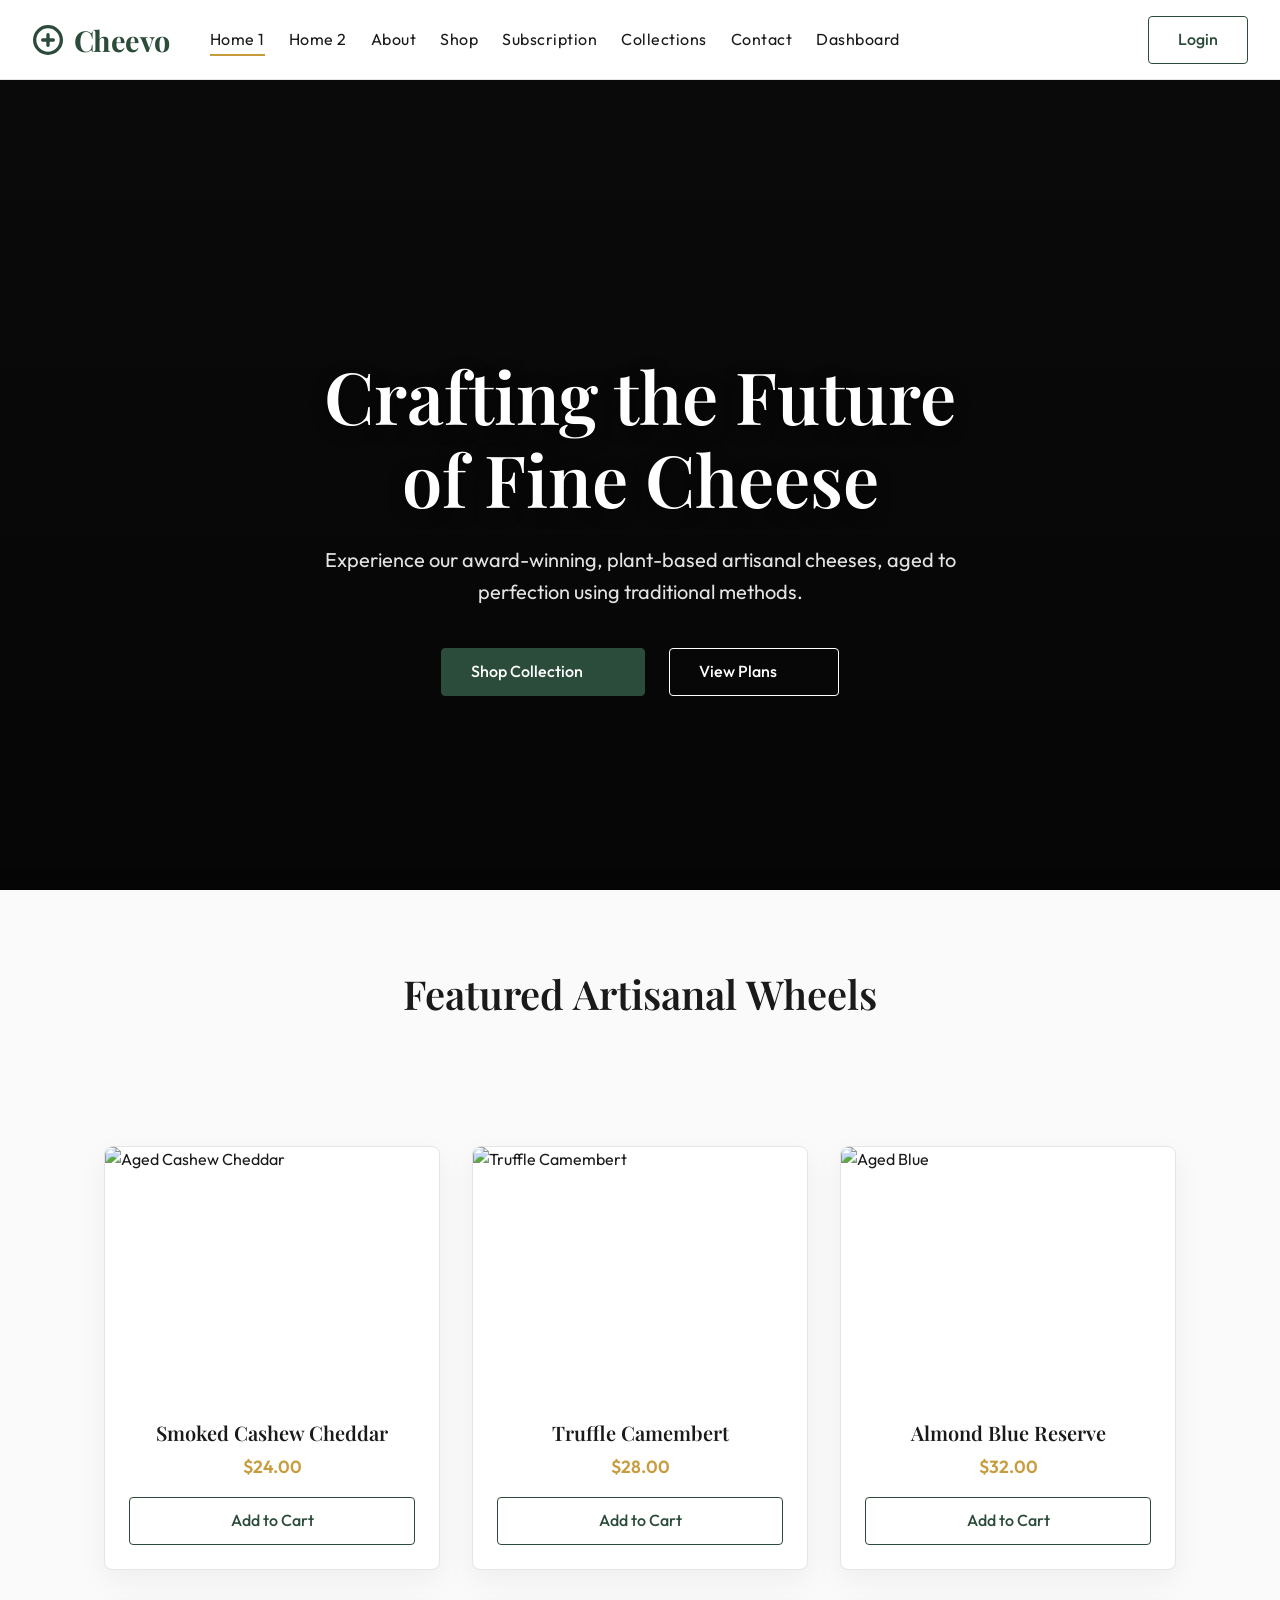
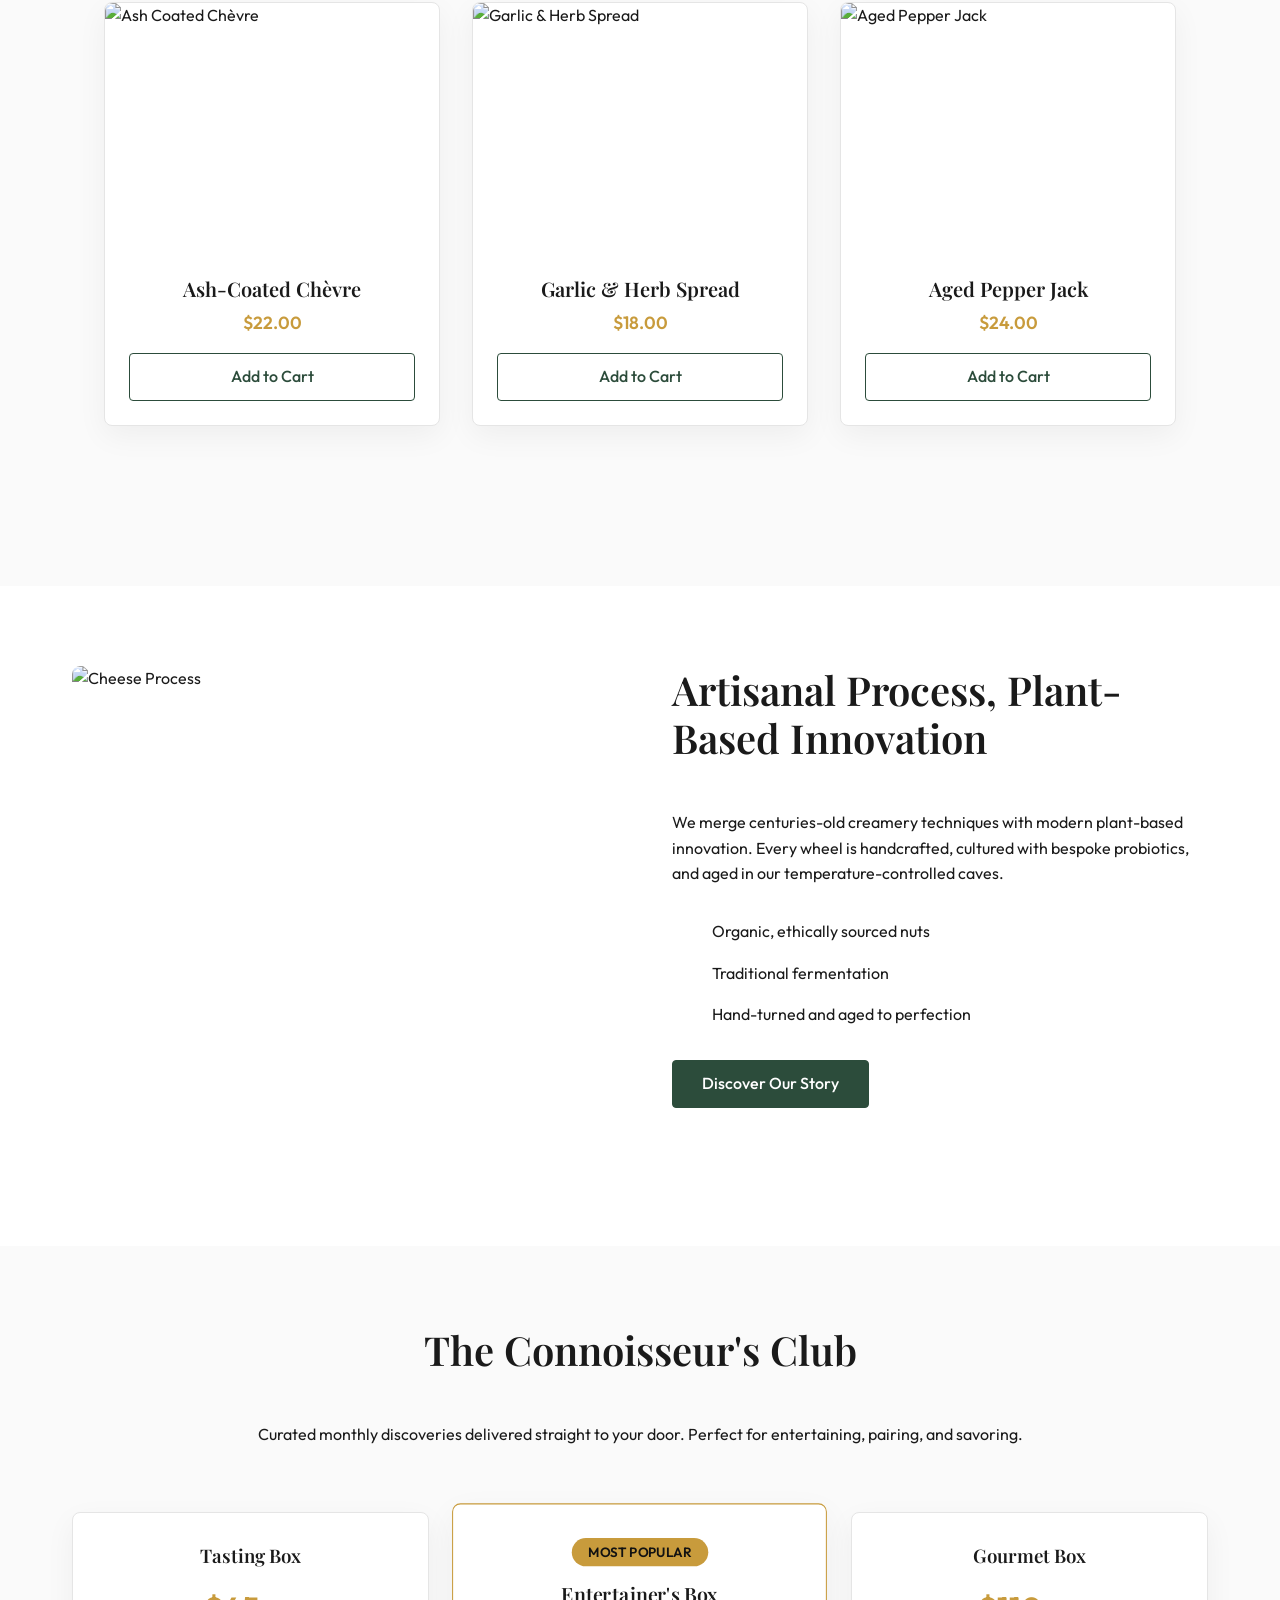
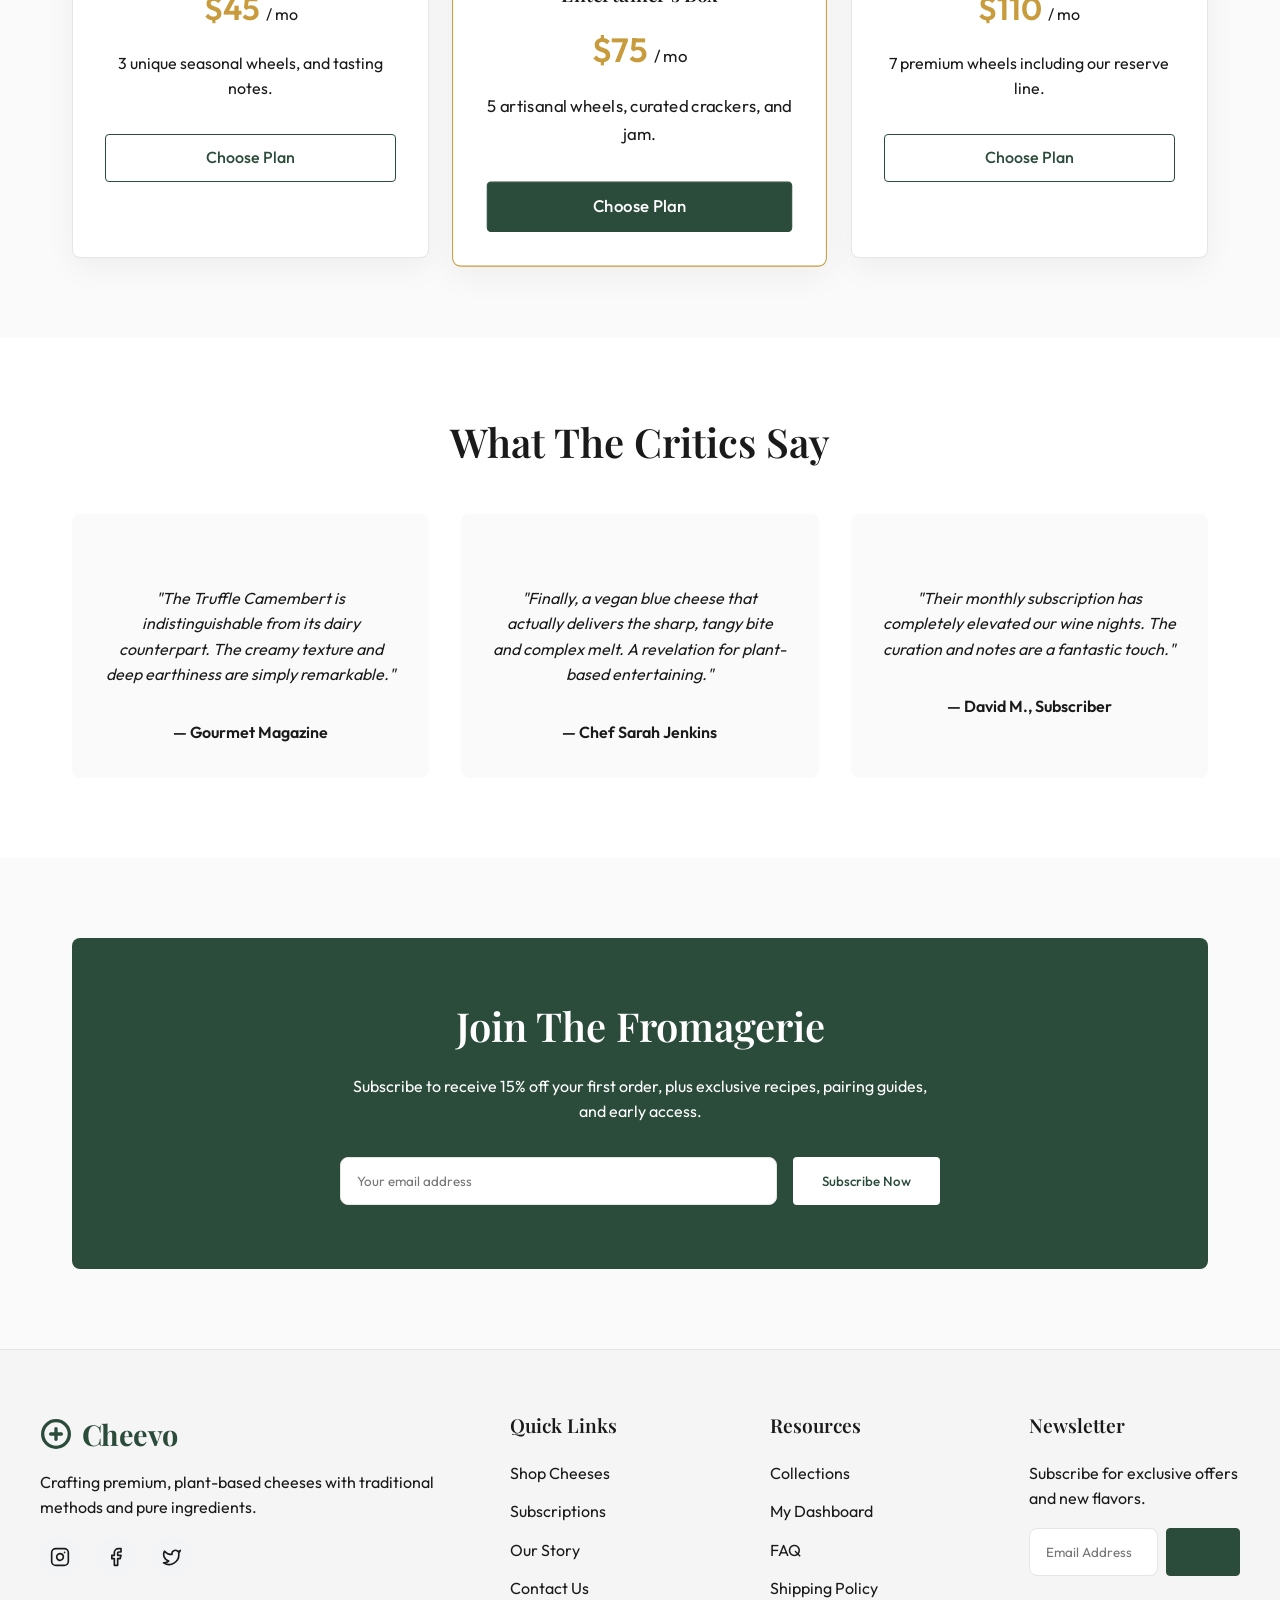
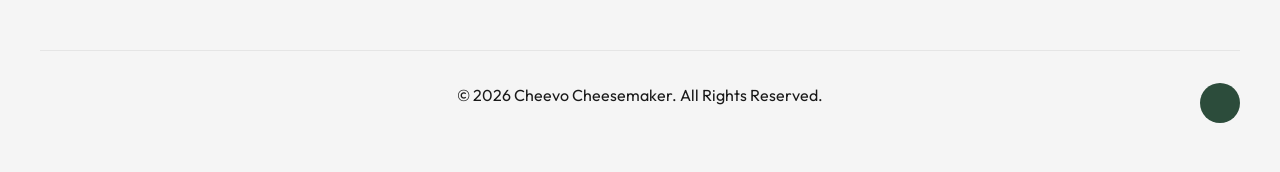
==== index.html @ 52bf9cf8 "first commit" ====
<!DOCTYPE html>
<html lang="en">
<head>
  <meta charset="UTF-8">
  <meta name="viewport" content="width=device-width, initial-scale=1.0">
  <title>Cheevo | Artisanal Vegan Cheese</title>
  <meta name="description" content="Premium plant-based artisanal cheeses crafted for the sophisticated palate.">
  <link rel="stylesheet" href="style.css">
</head>
<body>
  <!-- Header -->
  <header class="site-header">
    <div class="header-container">
      <a href="index.html" class="logo">
        <svg width="32" height="32" viewBox="0 0 24 24" fill="none" stroke="currentColor" stroke-width="2.5" stroke-linecap="round" stroke-linejoin="round" class="logo-icon"><circle cx="12" cy="12" r="10"/><path d="M8 12h8"/><path d="M12 8v8"/></svg> Cheevo
      </a>
      <nav class="nav-menu">
        <a href="index.html" class="nav-link active">Home 1</a>
        <a href="home-2.html" class="nav-link">Home 2</a>
        <a href="about.html" class="nav-link">About</a>
        <a href="shop.html" class="nav-link">Shop</a>
        <a href="subscription.html" class="nav-link">Subscription</a>
        <a href="collections.html" class="nav-link">Collections</a>
        <a href="contact.html" class="nav-link">Contact</a>
        <a href="dashboard.html" class="nav-link">Dashboard</a>
      </nav>
      <div class="header-actions">

        <button class="icon-btn" id="theme-toggle"><i data-lucide="moon"></i></button>
        <button class="icon-btn" id="rtl-toggle"><i data-lucide="align-right"></i></button>
        <a href="login.html" class="btn btn-secondary login-btn">Login</a>
      </div>
      <button class="icon-btn menu-toggle" id="menu-toggle"><i data-lucide="menu"></i></button>
    </div>
  </header>

  <!-- Mobile Menu -->
  <div class="mobile-menu-overlay" id="mobile-menu">
    <div class="mobile-menu-header">
      <a href="index.html" class="logo">
        <svg width="32" height="32" viewBox="0 0 24 24" fill="none" stroke="currentColor" stroke-width="2.5" stroke-linecap="round" stroke-linejoin="round" class="logo-icon"><circle cx="12" cy="12" r="10"/><path d="M8 12h8"/><path d="M12 8v8"/></svg> Cheevo
      </a>
      <button class="icon-btn" id="close-menu"><i data-lucide="x"></i></button>
    </div>
    <div class="mobile-nav-links">
      <a href="index.html">Home 1</a>
      <a href="home-2.html">Home 2</a>
      <a href="about.html">About</a>
      <a href="shop.html">Shop</a>
      <a href="subscription.html">Subscription</a>
      <a href="collections.html">Collections</a>
      <a href="contact.html">Contact</a>
      <a href="dashboard.html">Dashboard</a>
    </div>
    <div class="mobile-actions">
      <div style="display:flex; gap:1rem; margin-bottom:1rem; justify-content:center;">
        <button class="icon-btn" id="mobile-theme-toggle" style="background:var(--border-color);"><i data-lucide="moon"></i></button>
        <button class="icon-btn" id="mobile-rtl-toggle" style="background:var(--border-color);"><i data-lucide="align-right"></i></button>
      </div>
      <a href="login.html" class="btn btn-secondary text-center" style="width:100%;">Login</a>
    </div>
  </div>

  <main>
    <!-- Section 1: Hero -->
    <section class="hero-1">
      <div class="hero-1-bg"></div>
      <div class="hero-1-content slide-in-left">
        <h1 class="hero-1-title">Crafting the Future of Fine Cheese</h1>
        <p class="hero-1-subtitle">Experience our award-winning, plant-based artisanal cheeses, aged to perfection using traditional methods.</p>
        <div class="hero-1-actions">
          <a href="shop.html" class="btn btn-primary">Shop Collection <i data-lucide="shopping-bag"></i></a>
          <a href="subscription.html" class="btn btn-secondary" style="color:#fff; border-color:#fff;">View Plans <i data-lucide="arrow-right"></i></a>
        </div>
      </div>
    </section>

    <!-- Section 2: Featured Cheeses -->
    <section class="container" style="padding: var(--section-padding);">
      <h2 class="section-title fade-in">Featured Artisanal Wheels</h2>
      <div class="product-grid">
        <div class="product-card fade-in">
          <div class="product-img">
            <img src="https://images.unsplash.com/photo-1486297678162-eb2a19b0a32d?q=80&w=2073&auto=format&fit=crop" alt="Aged Cashew Cheddar">
          </div>
          <div class="product-info">
            <h3 class="product-title">Smoked Cashew Cheddar</h3>
            <p class="product-price">$24.00</p>
            <a href="shop.html" class="btn btn-secondary" style="width:100%;">Add to Cart</a>
          </div>
        </div>
        <div class="product-card fade-in" style="transition-delay: 0.1s;">
          <div class="product-img">
            <img src="https://images.unsplash.com/photo-1624806994096-7f20c10f546e?q=80&w=2070&auto=format&fit=crop" alt="Truffle Camembert">
          </div>
          <div class="product-info">
            <h3 class="product-title">Truffle Camembert</h3>
            <p class="product-price">$28.00</p>
            <a href="shop.html" class="btn btn-secondary" style="width:100%;">Add to Cart</a>
          </div>
        </div>
        <div class="product-card fade-in" style="transition-delay: 0.2s;">
          <div class="product-img">
            <img src="https://images.unsplash.com/photo-1559561853-08451507cbe7?q=80&w=2106&auto=format&fit=crop" alt="Aged Blue">
          </div>
          <div class="product-info">
            <h3 class="product-title">Almond Blue Reserve</h3>
            <p class="product-price">$32.00</p>
            <a href="shop.html" class="btn btn-secondary" style="width:100%;">Add to Cart</a>
          </div>
        </div>
        <div class="product-card fade-in" style="transition-delay: 0.3s;">
          <div class="product-img">
            <img src="https://images.unsplash.com/photo-1596662951482-0c4ba74a6df6?q=80&w=1974&auto=format&fit=crop" alt="Ash Coated Chèvre">
          </div>
          <div class="product-info">
            <h3 class="product-title">Ash-Coated Chèvre</h3>
            <p class="product-price">$22.00</p>
            <a href="shop.html" class="btn btn-secondary" style="width:100%;">Add to Cart</a>
          </div>
        </div>
        <div class="product-card fade-in" style="transition-delay: 0.4s;">
          <div class="product-img">
            <img src="https://images.unsplash.com/photo-1528699633788-424224dc89b5?q=80&w=1980&auto=format&fit=crop" alt="Garlic & Herb Spread">
          </div>
          <div class="product-info">
            <h3 class="product-title">Garlic & Herb Spread</h3>
            <p class="product-price">$18.00</p>
            <a href="shop.html" class="btn btn-secondary" style="width:100%;">Add to Cart</a>
          </div>
        </div>
        <div class="product-card fade-in" style="transition-delay: 0.5s;">
          <div class="product-img">
            <img src="https://images.unsplash.com/photo-1453060113865-9856f6b59528?q=80&w=2070&auto=format&fit=crop" alt="Aged Pepper Jack">
          </div>
          <div class="product-info">
            <h3 class="product-title">Aged Pepper Jack</h3>
            <p class="product-price">$24.00</p>
            <a href="shop.html" class="btn btn-secondary" style="width:100%;">Add to Cart</a>
          </div>
        </div>
      </div>
    </section>

    <!-- Section 3: How It's Made -->
    <section style="background: var(--card-bg); padding: var(--section-padding);">
      <div class="container pb-0">
        <div class="grid-stack">
          <div class="slide-in-left">
            <div class="img-container">
              <img src="https://images.unsplash.com/photo-1615486511484-92e172cb4fec?q=80&w=2070&auto=format&fit=crop" alt="Cheese Process" style="border-radius:var(--border-radius); height: 500px;">
            </div>
          </div>
          <div class="slide-in-right">
            <h2 class="section-title" style="text-align: left;">Artisanal Process, Plant-Based Innovation</h2>
            <p class="mb-4">We merge centuries-old creamery techniques with modern plant-based innovation. Every wheel is handcrafted, cultured with bespoke probiotics, and aged in our temperature-controlled caves.</p>
            <ul style="margin-bottom: 2rem;">
              <li style="display:flex; align-items:center; gap:1rem; margin-bottom:1rem;"><i data-lucide="check-circle" style="color:var(--secondary-color);"></i> Organic, ethically sourced nuts</li>
              <li style="display:flex; align-items:center; gap:1rem; margin-bottom:1rem;"><i data-lucide="check-circle" style="color:var(--secondary-color);"></i> Traditional fermentation</li>
              <li style="display:flex; align-items:center; gap:1rem; margin-bottom:1rem;"><i data-lucide="check-circle" style="color:var(--secondary-color);"></i> Hand-turned and aged to perfection</li>
            </ul>
            <a href="about.html" class="btn btn-primary">Discover Our Story</a>
          </div>
        </div>
      </div>
    </section>

    <!-- Section 4: Subscription Boxes -->
    <section class="container" style="padding: var(--section-padding);">
      <div style="text-align:center; max-width:800px; margin: 0 auto; margin-bottom: 4rem;" class="fade-in">
        <h2 class="section-title">The Connoisseur's Club</h2>
        <p>Curated monthly discoveries delivered straight to your door. Perfect for entertaining, pairing, and savoring.</p>
      </div>
      <div class="grid-stack" style="gap:2rem; grid-template-columns: repeat(auto-fit, minmax(280px, 1fr));">
        <div class="product-card fade-in" style="padding: 2rem; text-align:center;">
          <h3 class="mb-2">Tasting Box</h3>
          <p class="product-price" style="font-size: 2rem;">$45 <span style="font-size:1rem; color:var(--text-color); font-weight:400;">/ mo</span></p>
          <p class="mb-4">3 unique seasonal wheels, and tasting notes.</p>
          <a href="subscription.html" class="btn btn-secondary" style="width:100%;">Choose Plan</a>
        </div>
        <div class="product-card fade-in" style="padding: 2rem; text-align:center; transform: scale(1.05); border-color: var(--secondary-color);">
          <div style="background:var(--secondary-color); color:#121212; padding:0.2rem 1rem; border-radius:20px; display:inline-block; font-size:0.8rem; font-weight:600; margin-bottom:1rem;">MOST POPULAR</div>
          <h3 class="mb-2">Entertainer's Box</h3>
          <p class="product-price" style="font-size: 2rem;">$75 <span style="font-size:1rem; color:var(--text-color); font-weight:400;">/ mo</span></p>
          <p class="mb-4">5 artisanal wheels, curated crackers, and jam.</p>
          <a href="subscription.html" class="btn btn-primary" style="width:100%;">Choose Plan</a>
        </div>
        <div class="product-card fade-in" style="padding: 2rem; text-align:center;">
          <h3 class="mb-2">Gourmet Box</h3>
          <p class="product-price" style="font-size: 2rem;">$110 <span style="font-size:1rem; color:var(--text-color); font-weight:400;">/ mo</span></p>
          <p class="mb-4">7 premium wheels including our reserve line.</p>
          <a href="subscription.html" class="btn btn-secondary" style="width:100%;">Choose Plan</a>
        </div>
      </div>
    </section>

    <!-- Section 5: Testimonials -->
    <section style="background: var(--card-bg); padding: var(--section-padding);">
      <div class="container">
        <h2 class="section-title fade-in">What The Critics Say</h2>
        <div class="grid-stack" style="gap:2rem; grid-template-columns: repeat(auto-fit, minmax(280px, 1fr));">
          <div class="fade-in text-center" style="padding:2rem; border-radius:var(--border-radius); background:var(--bg-color);">
            <div style="color:var(--secondary-color); margin-bottom:1rem; display:flex; gap:0.2rem; justify-content:center;">
              <i data-lucide="star" fill="currentColor"></i><i data-lucide="star" fill="currentColor"></i><i data-lucide="star" fill="currentColor"></i><i data-lucide="star" fill="currentColor"></i><i data-lucide="star" fill="currentColor"></i>
            </div>
            <p class="mb-4" style="font-style:italic;">"The Truffle Camembert is indistinguishable from its dairy counterpart. The creamy texture and deep earthiness are simply remarkable."</p>
            <p style="font-weight:600;">— Gourmet Magazine</p>
          </div>
          <div class="fade-in text-center" style="padding:2rem; border-radius:var(--border-radius); background:var(--bg-color); transition-delay:0.1s;">
            <div style="color:var(--secondary-color); margin-bottom:1rem; display:flex; gap:0.2rem; justify-content:center;">
              <i data-lucide="star" fill="currentColor"></i><i data-lucide="star" fill="currentColor"></i><i data-lucide="star" fill="currentColor"></i><i data-lucide="star" fill="currentColor"></i><i data-lucide="star" fill="currentColor"></i>
            </div>
            <p class="mb-4" style="font-style:italic;">"Finally, a vegan blue cheese that actually delivers the sharp, tangy bite and complex melt. A revelation for plant-based entertaining."</p>
            <p style="font-weight:600;">— Chef Sarah Jenkins</p>
          </div>
          <div class="fade-in text-center" style="padding:2rem; border-radius:var(--border-radius); background:var(--bg-color); transition-delay:0.2s;">
            <div style="color:var(--secondary-color); margin-bottom:1rem; display:flex; gap:0.2rem; justify-content:center;">
              <i data-lucide="star" fill="currentColor"></i><i data-lucide="star" fill="currentColor"></i><i data-lucide="star" fill="currentColor"></i><i data-lucide="star" fill="currentColor"></i><i data-lucide="star" fill="currentColor"></i>
            </div>
            <p class="mb-4" style="font-style:italic;">"Their monthly subscription has completely elevated our wine nights. The curation and notes are a fantastic touch."</p>
            <p style="font-weight:600;">— David M., Subscriber</p>
          </div>
        </div>
      </div>
    </section>

    <!-- Section 6: Newsletter CTA -->
    <section class="container" style="padding: var(--section-padding);">
      <div style="background:var(--primary-color); color:#fff; padding:4rem; border-radius:var(--border-radius); text-align:center; position:relative; overflow:hidden;" class="fade-in">
        <div style="position:relative; z-index:2; max-width:600px; margin:0 auto;">
          <h2 class="mb-3" style="font-family:var(--font-heading); font-size:2.5rem;">Join The Fromagerie</h2>
          <p class="mb-4">Subscribe to receive 15% off your first order, plus exclusive recipes, pairing guides, and early access.</p>
          <form style="display:flex; gap:1rem; flex-wrap:wrap; justify-content:center;">
            <input type="email" placeholder="Your email address" class="form-input" style="flex:1; min-width:250px;" required>
            <button class="btn btn-secondary" style="background:#fff; color:var(--primary-color); border:none;">Subscribe Now</button>
          </form>
        </div>
        <i data-lucide="crown" style="position:absolute; top:-20px; right:-20px; width:200px; height:200px; opacity:0.05; color:#fff;"></i>
      </div>
    </section>
  </main>

  <!-- Footer -->
  <footer class="site-footer">
    <div class="footer-grid fade-in">
      <div class="footer-col">
        <a href="index.html" class="logo mb-2">
          <svg width="32" height="32" viewBox="0 0 24 24" fill="none" stroke="currentColor" stroke-width="2.5" stroke-linecap="round" stroke-linejoin="round" class="logo-icon"><circle cx="12" cy="12" r="10"/><path d="M8 12h8"/><path d="M12 8v8"/></svg> Cheevo
        </a>
        <p>Crafting premium, plant-based cheeses with traditional methods and pure ingredients.</p>
        <div class="social-icons">
          <a href="#" class="social-icon">
            <svg viewBox="0 0 24 24"><rect x="2" y="2" width="20" height="20" rx="5" ry="5"></rect><path d="M16 11.37A4 4 0 1 1 12.63 8 4 4 0 0 1 16 11.37z"></path><line x1="17.5" y1="6.5" x2="17.51" y2="6.5"></line></svg>
          </a>
          <a href="#" class="social-icon">
            <svg viewBox="0 0 24 24"><path d="M18 2h-3a5 5 0 0 0-5 5v3H7v4h3v8h4v-8h3l1-4h-4V7a1 1 0 0 1 1-1h3z"></path></svg>
          </a>
          <a href="#" class="social-icon">
            <svg viewBox="0 0 24 24"><path d="M22 4s-.7 2.1-2 3.4c1.6 10-9.4 17.3-18 11.6 2.2.1 4.4-.6 6-2C3 15.5.5 9.6 3 5c2.2 2.6 5.6 4.1 9 4-.9-4.2 4-6.6 7-3.8 1.1 0 3-1.2 3-1.2z"></path></svg>
          </a>
        </div>
      </div>
      <div class="footer-col">
        <h4>Quick Links</h4>
        <div class="footer-links">
          <a href="shop.html">Shop Cheeses</a>
          <a href="subscription.html">Subscriptions</a>
          <a href="about.html">Our Story</a>
          <a href="contact.html">Contact Us</a>
        </div>
      </div>
      <div class="footer-col">
        <h4>Resources</h4>
        <div class="footer-links">
          <a href="collections.html">Collections</a>
          <a href="dashboard.html">My Dashboard</a>
          <a href="#">FAQ</a>
          <a href="#">Shipping Policy</a>
        </div>
      </div>
      <div class="footer-col">
        <h4>Newsletter</h4>
        <p class="mb-2">Subscribe for exclusive offers and new flavors.</p>
        <form class="form-group" style="display:flex;gap:0.5rem;">
          <input type="email" placeholder="Email Address" class="form-input" style="margin-bottom:0;" required>
          <button type="submit" class="btn btn-primary" style="padding:0 1.5rem;"><i data-lucide="send"></i></button>
        </form>
      </div>
    </div>
    <div class="footer-bottom">
      <p>&copy; 2026 Cheevo Cheesemaker. All Rights Reserved.</p>
      <button id="back-to-top" class="back-to-top" aria-label="Back to top">
        <i data-lucide="arrow-up"></i>
      </button>
    </div>
  </footer>

  <script src="https://unpkg.com/lucide@latest"></script>
  <script src="script.js"></script>
</body>
</html>
---- style.css ----
@import url('https://fonts.googleapis.com/css2?family=Outfit:wght@300;400;500;600&family=Playfair+Display:ital,wght@0,400;0,600;0,700;1,400&display=swap');

:root {
  /* Colors */
  --primary-color: #2c4c3b; /* Deep Earthy Green */
  --primary-hover: #1f362a;
  --secondary-color: #c89b3c; /* Elegant Gold */
  --secondary-hover: #b08630;
  
  /* Light Theme */
  --bg-color: #fafafa;
  --text-color: #1a1a1a;
  --card-bg: #ffffff;
  --border-color: #e5e5e5;
  --input-bg: #ffffff;
  --footer-bg: #f5f5f5;
  --glass-bg: rgba(255, 255, 255, 0.85);

  /* Typography */
  --font-heading: 'Playfair Display', serif;
  --font-body: 'Outfit', sans-serif;

  /* Spacing & Layout */
  --section-padding: 5rem 2rem;
  --container-width: 1200px;
  --border-radius: 8px;
  --transition: all 0.3s ease;
  --shadow: 0 10px 30px rgba(0, 0, 0, 0.05);
  --header-height: 80px;
}

[data-theme="dark"] {
  --bg-color: #121212;
  --text-color: #f0f0f0;
  --card-bg: #1e1e1e;
  --border-color: #333333;
  --input-bg: #2a2a2a;
  --footer-bg: #0a0a0a;
  --glass-bg: rgba(18, 18, 18, 0.85);
  --shadow: 0 10px 30px rgba(0, 0, 0, 0.5);
}

/* RTL Support */
[dir="rtl"] {
  text-align: right;
}

* {
  margin: 0;
  padding: 0;
  box-sizing: border-box;
}

html {
  scroll-behavior: smooth;
}

body {
  font-family: var(--font-body);
  background-color: var(--bg-color);
  color: var(--text-color);
  line-height: 1.6;
  overflow-x: hidden; /* Fallback for safe layout */
  width: 100%;
  transition: background-color 0.3s, color 0.3s;
}

/* Global Responsive Layout Fixes */
* {
  box-sizing: border-box;
}

html, body {
  max-width: 100%;
}

.container {
  max-width: var(--container-width);
  margin: 0 auto;
  width: 100%;
  padding: 0 2rem;
}

@media (max-width: 600px) {
  .container {
    padding: 0 1.25rem;
  }
}

/* Responsive Grid Helpers */
.grid-stack {
  display: grid !important;
  grid-template-columns: 1fr 1fr;
  gap: 4rem;
}

@media (max-width: 930px) {
  .grid-stack {
    grid-template-columns: 1fr !important;
    gap: 2rem !important;
  }
}

h1, h2, h3, h4, h5, h6 {
  font-family: var(--font-heading);
  font-weight: 600;
  line-height: 1.2;
}

a {
  text-decoration: none;
  color: var(--text-color);
  transition: var(--transition);
}

* {
  box-sizing: border-box;
  overflow-wrap: break-word;
  word-wrap: break-word;
}

ul {
  list-style: none;
}

img {
  max-width: 100%;
  height: auto;
  border-radius: var(--border-radius);
  object-fit: cover;
}

/* Typography styles */
.section-title {
  font-size: 2.5rem;
  text-align: center;
  margin-bottom: 3rem;
  position: relative;
}

[data-lucide] {
  width: 24px !important;
  height: 24px !important;
  stroke: currentColor !important;
  stroke-width: 2 !important;
  fill: none !important;
  display: inline-block !important;
  vertical-align: middle !important;
  overflow: visible !important;
}

/* Buttons */
.btn {
  display: inline-flex;
  align-items: center;
  justify-content: center;
  padding: 0 1.8rem;
  height: 48px;
  border-radius: 4px;
  font-family: var(--font-body);
  font-weight: 500;
  cursor: pointer;
  transition: var(--transition);
  border: 1px solid transparent;
  gap: 0.5rem;
  box-sizing: border-box;
}

.btn-primary {
  background-color: var(--primary-color);
  color: #fff;
  border: 1px solid var(--primary-color);
}

.btn-primary:hover {
  background-color: var(--primary-hover);
  border-color: var(--primary-hover);
  transform: translateY(-2px);
  box-shadow: 0 5px 15px rgba(44, 76, 59, 0.3);
}

.btn-secondary {
  background-color: transparent;
  color: var(--primary-color);
  border: 1px solid var(--primary-color);
}

[data-theme="dark"] .btn-secondary {
  color: var(--secondary-color);
  border-color: var(--secondary-color);
}

.btn-secondary:hover {
  background-color: var(--primary-color);
  color: #fff;
  transform: translateY(-2px);
}

[data-theme="dark"] .btn-secondary:hover {
  background-color: var(--secondary-color);
  color: #121212;
}

/* Header */
.site-header {
  height: var(--header-height);
  position: fixed;
  top: 0;
  left: 0;
  width: 100%;
  background: var(--glass-bg);
  backdrop-filter: blur(10px);
  -webkit-backdrop-filter: blur(10px);
  z-index: 1000;
  border-bottom: 1px solid var(--border-color);
  transition: var(--transition);
}

.header-container {
  display: flex;
  justify-content: space-between;
  align-items: center;
  height: 100%;
  max-width: 1400px;
  margin: 0 auto;
  padding: 0 2rem;
}

.logo {
  display: inline-flex !important;
  align-items: center !important;
  justify-content: flex-start !important;
  gap: 0.6rem !important;
  font-family: var(--font-heading) !important;
  font-size: 1.8rem !important;
  font-weight: 700 !important;
  color: var(--primary-color) !important;
  letter-spacing: -0.5px !important;
  white-space: nowrap !important;
  text-decoration: none !important;
  line-height: normal !important;
  transition: opacity 0.3s ease !important;
  height: 40px !important;
  margin-right: 2.5rem !important;
}

[data-theme="dark"] .logo {
  color: var(--secondary-color) !important;
}

.logo:hover {
  opacity: 0.85 !important;
}

.logo-icon {
  width: 32px !important;
  height: 32px !important;
  flex-shrink: 0 !important;
  stroke: currentColor !important;
  color: inherit !important;
  display: block !important;
}

.nav-menu {
  display: flex;
  align-items: center;
  justify-content: center;
  gap: 1.5rem;
  white-space: nowrap;
}

.nav-link {
  font-weight: 400;
  letter-spacing: 0.5px;
  position: relative;
}

.nav-link::after {
  content: '';
  position: absolute;
  bottom: -4px;
  left: 0;
  width: 0%;
  height: 2px;
  background-color: var(--secondary-color);
  transition: width 0.3s ease;
}

.nav-link:hover::after,
.nav-link.active::after {
  width: 100%;
}

.header-actions {
  display: flex;
  align-items: center;
  justify-content: flex-end;
  flex: 1 1 0;
  gap: 1rem;
}

.icon-btn {
  background: transparent;
  border: none;
  color: var(--text-color);
  cursor: pointer;
  display: flex;
  align-items: center;
  justify-content: center;
  width: 40px;
  height: 40px;
  border-radius: 50%;
  transition: var(--transition);
}

.icon-btn:hover {
  background: var(--border-color);
}

.menu-toggle {
  display: none;
}

.mobile-menu-overlay {
  display: none;
}

/* Main Spacing */
main {
  margin-top: var(--header-height);
  min-height: calc(100vh - var(--header-height));
}

/* Animations */
.fade-in {
  opacity: 0;
  transform: translateY(30px);
  transition: opacity 0.8s ease, transform 0.8s ease;
}

.fade-in.appear {
  opacity: 1;
  transform: translateY(0);
}

.slide-in-right {
  opacity: 0;
  transform: translateX(50px);
  transition: opacity 0.8s ease, transform 0.8s ease;
}

.slide-in-right.appear {
  opacity: 1;
  transform: translateX(0);
}

.slide-in-left {
  opacity: 0;
  transform: translateX(-50px);
  transition: opacity 0.8s ease, transform 0.8s ease;
}

.slide-in-left.appear {
  opacity: 1;
  transform: translateX(0);
}

/* Responsive Header */
@media (max-width: 1150px) {
  .nav-menu {
    gap: 1rem;
  }
  .nav-link {
    font-size: 0.9rem;
  }
}

@media (max-width: 900px) {
  .nav-menu, .header-actions .btn {
    display: none;
  }
  
  .menu-toggle {
    display: flex;
  }

  .mobile-menu-overlay {
    position: fixed;
    top: 0;
    left: 0;
    width: 100%;
    height: 100vh;
    background: var(--bg-color);
    z-index: 2000;
    display: flex;
    flex-direction: column;
    padding: 2rem;
    transform: translateX(100%);
    transition: transform 0.4s ease-in-out;
  }
  
  [dir="rtl"] .mobile-menu-overlay {
    transform: translateX(-100%);
  }

  .mobile-menu-overlay.open {
    transform: translateX(0);
  }

  .mobile-menu-header {
    display: flex;
    justify-content: space-between;
    align-items: center;
    margin-bottom: 3rem;
  }

  .mobile-nav-links {
    display: flex;
    flex-direction: column;
    gap: 1.5rem;
    margin-bottom: 3rem;
  }

  .mobile-nav-links a {
    font-size: 1.25rem;
    font-family: var(--font-heading);
  }

  .mobile-actions {
    display: flex;
    flex-direction: column;
    gap: 1rem;
  }
  
  .header-actions {
    gap: 0.5rem;
  }
}

/* Footer */
.site-footer {
  background: var(--footer-bg);
  padding: 4rem 2rem 2rem;
  border-top: 1px solid var(--border-color);
}

.footer-grid {
  display: grid;
  grid-template-columns: 2fr 1fr 1fr 1fr;
  gap: 3rem;
  max-width: var(--container-width);
  margin: 0 auto;
  margin-bottom: 3rem;
}

.footer-col h4 {
  margin-bottom: 1.5rem;
  font-size: 1.2rem;
}

.footer-links {
  display: flex;
  flex-direction: column;
  gap: 0.8rem;
}

.footer-links a:hover {
  color: var(--secondary-color);
}

.social-icons {
  display: flex;
  gap: 1rem;
  margin-top: 1rem;
}

.social-icon {
  width: 40px;
  height: 40px;
  border-radius: 50%;
  background: #f3f4f6;
  display: inline-flex !important;
  align-items: center;
  justify-content: center;
  color: #1a1a1a !important;
  transition: transform 0.3s cubic-bezier(0.4, 0, 0.2, 1), background 0.3s, color 0.3s;
  flex-shrink: 0;
  text-decoration: none;
}

[data-theme="dark"] .social-icon {
  background: #1f2937;
  color: #ffffff !important;
}

.social-icon:hover {
  background: var(--primary-color);
  color: #ffffff !important;
  transform: scale(1.15);
}

.social-icon svg {
  width: 20px;
  height: 20px;
  stroke: currentColor;
  stroke-width: 2;
  fill: none;
  stroke-linecap: round;
  stroke-linejoin: round;
  display: block;
}

.social-icon-sm {
  width: 32px;
  height: 32px;
}

.social-icon-sm svg {
  width: 16px;
  height: 16px;
}

.footer-bottom {
  max-width: var(--container-width);
  margin: 0 auto;
  padding: 2rem 0;
  border-top: 1px solid var(--border-color);
  display: flex;
  justify-content: center;
  align-items: center;
  position: relative;
  text-align: center;
}

.back-to-top {
  width: 40px;
  height: 40px;
  background: var(--primary-color);
  color: #fff;
  border: none;
  border-radius: 50%;
  position: absolute;
  right: 0;
  top: 2rem;
  display: flex;
  align-items: center;
  justify-content: center;
  cursor: pointer;
  transition: var(--transition);
}

.back-to-top:hover {
  background: var(--primary-hover);
  transform: translateY(-3px);
}

@media (max-width: 768px) {
  .footer-grid {
    grid-template-columns: 1fr;
    gap: 2rem;
  }
  .footer-bottom {
    flex-direction: column;
    gap: 1rem;
    text-align: center;
  }
}

/* Image hover zoom */
.img-container {
  overflow: hidden;
  border-radius: var(--border-radius);
  position: relative;
}

.img-container img {
  transition: transform 0.5s ease;
  width: 100%;
  height: 100%;
  display: block;
}

.img-container:hover img {
  transform: scale(1.05);
}

/* Home 1 specific */
.hero-1 {
  height: calc(100vh - var(--header-height));
  display: flex;
  align-items: center;
  position: relative;
  overflow: hidden;
}

.hero-1-bg {
  position: absolute;
  top: 0; left: 0; width: 100%; height: 100%;
  z-index: -1;
  background-image: url('https://images.unsplash.com/photo-1628285551327-0b1a039be494?q=80&w=2072&auto=format&fit=crop');
  background-size: cover;
  background-position: center;
  filter: brightness(0.7);
}

[data-theme="dark"] .hero-1-bg {
  filter: brightness(0.4);
}

.hero-1-content {
  color: #fff;
  max-width: 600px;
  padding: 0 2rem;
  margin: 0 auto;
  width: var(--container-width);
}

.hero-1-title {
  font-size: 4rem;
  margin-bottom: 1.5rem;
  text-shadow: 2px 2px 4px rgba(0,0,0,0.3);
}

.hero-1-subtitle {
  font-size: 1.25rem;
  margin-bottom: 2rem;
  opacity: 0.9;
}

.hero-1-actions {
  display: flex;
  gap: 1rem;
}

/* Featured Cheeses */
.product-grid {
  display: grid;
  grid-template-columns: repeat(auto-fit, minmax(280px, 1fr));
  gap: 2rem;
  padding: var(--section-padding);
}

.product-card {
  background: var(--card-bg);
  border-radius: var(--border-radius);
  overflow: hidden;
  box-shadow: var(--shadow);
  border: 1px solid var(--border-color);
  transition: var(--transition);
}

.product-card:hover {
  transform: translateY(-10px);
  box-shadow: 0 15px 40px rgba(0,0,0,0.1);
}

.product-img {
  height: 250px;
  position: relative;
  overflow: hidden;
}

.product-img img {
  width: 100%;
  height: 100%;
  object-fit: cover;
  transition: transform 0.5s;
}

.product-card:hover .product-img img {
  transform: scale(1.1);
}

.product-info {
  padding: 1.5rem;
  text-align: center;
}

.product-title {
  font-size: 1.25rem;
  margin-bottom: 0.5rem;
}

.product-price {
  color: var(--secondary-color);
  font-weight: 600;
  font-size: 1.1rem;
  margin-bottom: 1rem;
}

/* Inputs & Forms */
.form-group {
  margin-bottom: 1.5rem;
  position: relative;
}

.form-label {
  display: block;
  margin-bottom: 0.5rem;
  font-weight: 500;
}

.form-input {
  width: 100%;
  padding: 0.8rem 1rem;
  border: 1px solid var(--border-color);
  border-radius: var(--border-radius);
  background: var(--input-bg);
  color: var(--text-color);
  font-family: var(--font-body);
  transition: var(--transition);
}

.form-input:focus {
  outline: none;
  border-color: var(--primary-color);
  box-shadow: 0 0 0 2px rgba(44, 76, 59, 0.1);
}

/* Auth Pages */
.auth-page {
  min-height: 100vh;
  display: flex;
  align-items: center;
  justify-content: center;
  padding: 2rem 1rem;
  background-color: var(--bg-color);
  position: relative;
  overflow-y: auto; /* Allow scroll if content is tall */
}

.auth-card {
  background: var(--card-bg);
  padding: 3rem 2.5rem;
  border-radius: calc(var(--border-radius) * 2);
  width: 100%;
  max-width: 480px;
  box-shadow: var(--shadow-lg);
  border: 1px solid var(--border-color);
  margin: auto; /* Center in flex container */
  position: relative;
  z-index: 10;
}

@media (max-width: 480px) {
  .auth-card { padding: 2rem 1.5rem; }
}

.auth-card .logo {
  justify-content: center;
  margin-bottom: 1.5rem !important;
  font-size: 2rem;
}

.auth-card .btn-primary {
  width: 100%;
}

.password-input-wrap {
  position: relative;
}

.password-toggle {
  position: absolute;
  right: 1rem;
  top: 50%;
  transform: translateY(-50%);
  background: none;
  border: none;
  color: var(--text-color);
  cursor: pointer;
  opacity: 0.6;
}

[dir="rtl"] .password-toggle {
  right: auto;
  left: 1rem;
}

.social-login {
  display: flex;
  gap: 1rem;
  margin-top: 1.5rem;
}

.btn-social {
  flex: 1;
  display: flex;
  align-items: center;
  justify-content: center;
  gap: 0.5rem;
  padding: 0.8rem;
  border: 1px solid var(--border-color);
  border-radius: var(--border-radius);
  background: var(--input-bg);
  color: var(--text-color);
  cursor: pointer;
  transition: var(--transition);
  font-family: var(--font-body);
}

.btn-social:hover {
  background: var(--border-color);
}

.auth-options {
  display: flex;
  justify-content: space-between;
  align-items: center;
  margin-bottom: 1.5rem;
  font-size: 0.9rem;
}

/* Dashboard Layout */
.dashboard-layout {
  display: flex;
  min-height: 100vh;
  margin-top: 0; /* Override main margin for dashboard */
}

.dashboard-sidebar {
  width: 280px;
  background: var(--card-bg);
  border-right: 1px solid var(--border-color);
  display: flex;
  flex-direction: column;
  position: fixed;
  height: 100vh;
  z-index: 100;
  transition: transform 0.3s ease;
}

.dashboard-sidebar .logo {
  padding: 2rem;
  border-bottom: 1px solid var(--border-color);
}

.dashboard-nav {
  padding: 1.5rem 0;
  flex: 1;
  overflow-y: auto;
}

.dash-nav-item {
  display: flex;
  align-items: center;
  gap: 1rem;
  padding: 1rem 2rem;
  color: var(--text-color);
  transition: var(--transition);
  opacity: 0.7;
}

.dash-nav-item:hover, .dash-nav-item.active {
  background: rgba(44, 76, 59, 0.05);
  opacity: 1;
  color: var(--primary-color);
  border-left: 3px solid var(--primary-color);
}

[data-theme="dark"] .dash-nav-item.active {
  color: var(--secondary-color);
  border-left-color: var(--secondary-color);
}

[dir="rtl"] .dash-nav-item.active {
  border-left: none;
  border-right: 3px solid var(--primary-color);
}

.dashboard-content-wrap {
  flex: 1;
  margin-left: 280px;
  display: flex;
  flex-direction: column;
}

[dir="rtl"] .dashboard-content-wrap {
  margin-left: 0;
  margin-right: 280px;
}

.dashboard-header {
  height: 80px;
  background: var(--card-bg);
  border-bottom: 1px solid var(--border-color);
  display: flex;
  align-items: center;
  justify-content: space-between;
  padding: 0 2rem;
  position: sticky;
  top: 0;
  z-index: 90;
}

.dashboard-main {
  padding: 2rem;
  background: var(--bg-color);
  flex: 1;
}

.metrics-grid {
  display: grid;
  grid-template-columns: repeat(auto-fit, minmax(240px, 1fr));
  gap: 1.5rem;
  margin-bottom: 2rem;
}

.metric-card {
  background: var(--card-bg);
  padding: 1.5rem;
  border-radius: var(--border-radius);
  border: 1px solid var(--border-color);
  display: flex;
  align-items: flex-start;
  justify-content: space-between;
}

.metric-info h3 {
  font-family: var(--font-body);
  font-size: 0.9rem;
  color: var(--text-color);
  opacity: 0.7;
  font-weight: 400;
  margin-bottom: 0.5rem;
}

.metric-info p {
  font-size: 1.5rem;
  font-weight: 600;
  font-family: var(--font-heading);
}

.metric-icon {
  width: 48px;
  height: 48px;
  border-radius: 12px;
  background: rgba(44, 76, 59, 0.1);
  color: var(--primary-color);
  display: flex;
  align-items: center;
  justify-content: center;
}

[data-theme="dark"] .metric-icon {
  background: rgba(200, 155, 60, 0.1);
  color: var(--secondary-color);
}
/* Hero 1 Styles */
.hero-1 {
  height: 90vh;
  display: flex;
  align-items: center;
  justify-content: center;
  position: relative;
  background-color: #1a1a1a;
  overflow: hidden;
  padding-top: var(--header-height);
}

.hero-1-bg {
  position: absolute;
  top: 0; left: 0;
  width: 100%; height: 100%;
  background-image: linear-gradient(rgba(0,0,0,0.6), rgba(0,0,0,0.8)), url('https://images.unsplash.com/photo-1596662951482-0c4ba74a6df6?q=80&w=1974&auto=format&fit=crop');
  background-size: cover;
  background-position: center;
  background-repeat: no-repeat;
  z-index: 0;
  transform: scale(1.05);
  animation: bgPan 30s ease-in-out infinite alternate;
}

@keyframes bgPan {
  0% { transform: scale(1.05) translate(0%, 0%); }
  100% { transform: scale(1.05) translate(-1.5%, 1.5%); }
}

.hero-1-content {
  position: relative;
  z-index: 1;
  max-width: 800px;
  padding: 0 4rem;
  color: #fff;
  text-align: center;
}

.hero-1-title {
  font-size: 4.5rem;
  font-family: var(--font-heading);
  line-height: 1.15;
  margin-bottom: 1.5rem;
  color: #ffffff;
  text-shadow: 0 4px 15px rgba(0,0,0,0.5);
}

.hero-1-subtitle {
  font-size: 1.25rem;
  margin: 0 auto 2.5rem;
  max-width: 650px;
  line-height: 1.6;
  opacity: 0.95;
  color: #efefef;
}

.hero-1-actions {
  display: flex;
  gap: 1.5rem;
  align-items: center;
  justify-content: center;
}

@media (max-width: 768px) {
  .hero-1-content {
    padding: 0 2rem;
    text-align: center;
  }
  .hero-1-title { font-size: 3.2rem; }
  .hero-1-actions { flex-direction: column; width: 100%; gap: 1rem; }
  .hero-1-actions .btn { width: 100%; justify-content: center; }
}

/* Helper Classes */
.text-center { text-align: center; }
.mb-1 { margin-bottom: 0.5rem; }
.mb-2 { margin-bottom: 1rem; }
.mb-3 { margin-bottom: 1.5rem; }
.mb-4 { margin-bottom: 2rem; }
.mb-5 { margin-bottom: 3rem; }

/* Desktop Dashboard Sidebar Toggle (for mobile) */
.dash-menu-toggle {
  display: none;
}

@media (max-width: 900px) {
  .dashboard-sidebar {
    transform: translateX(-100%);
  }
  
  [dir="rtl"] .dashboard-sidebar {
    transform: translateX(100%);
  }

  .dashboard-sidebar.open {
    transform: translateX(0);
  }

  .dashboard-content-wrap {
    margin-left: 0 !important;
    margin-right: 0 !important;
  }

  .dash-menu-toggle {
    display: block;
  }
}
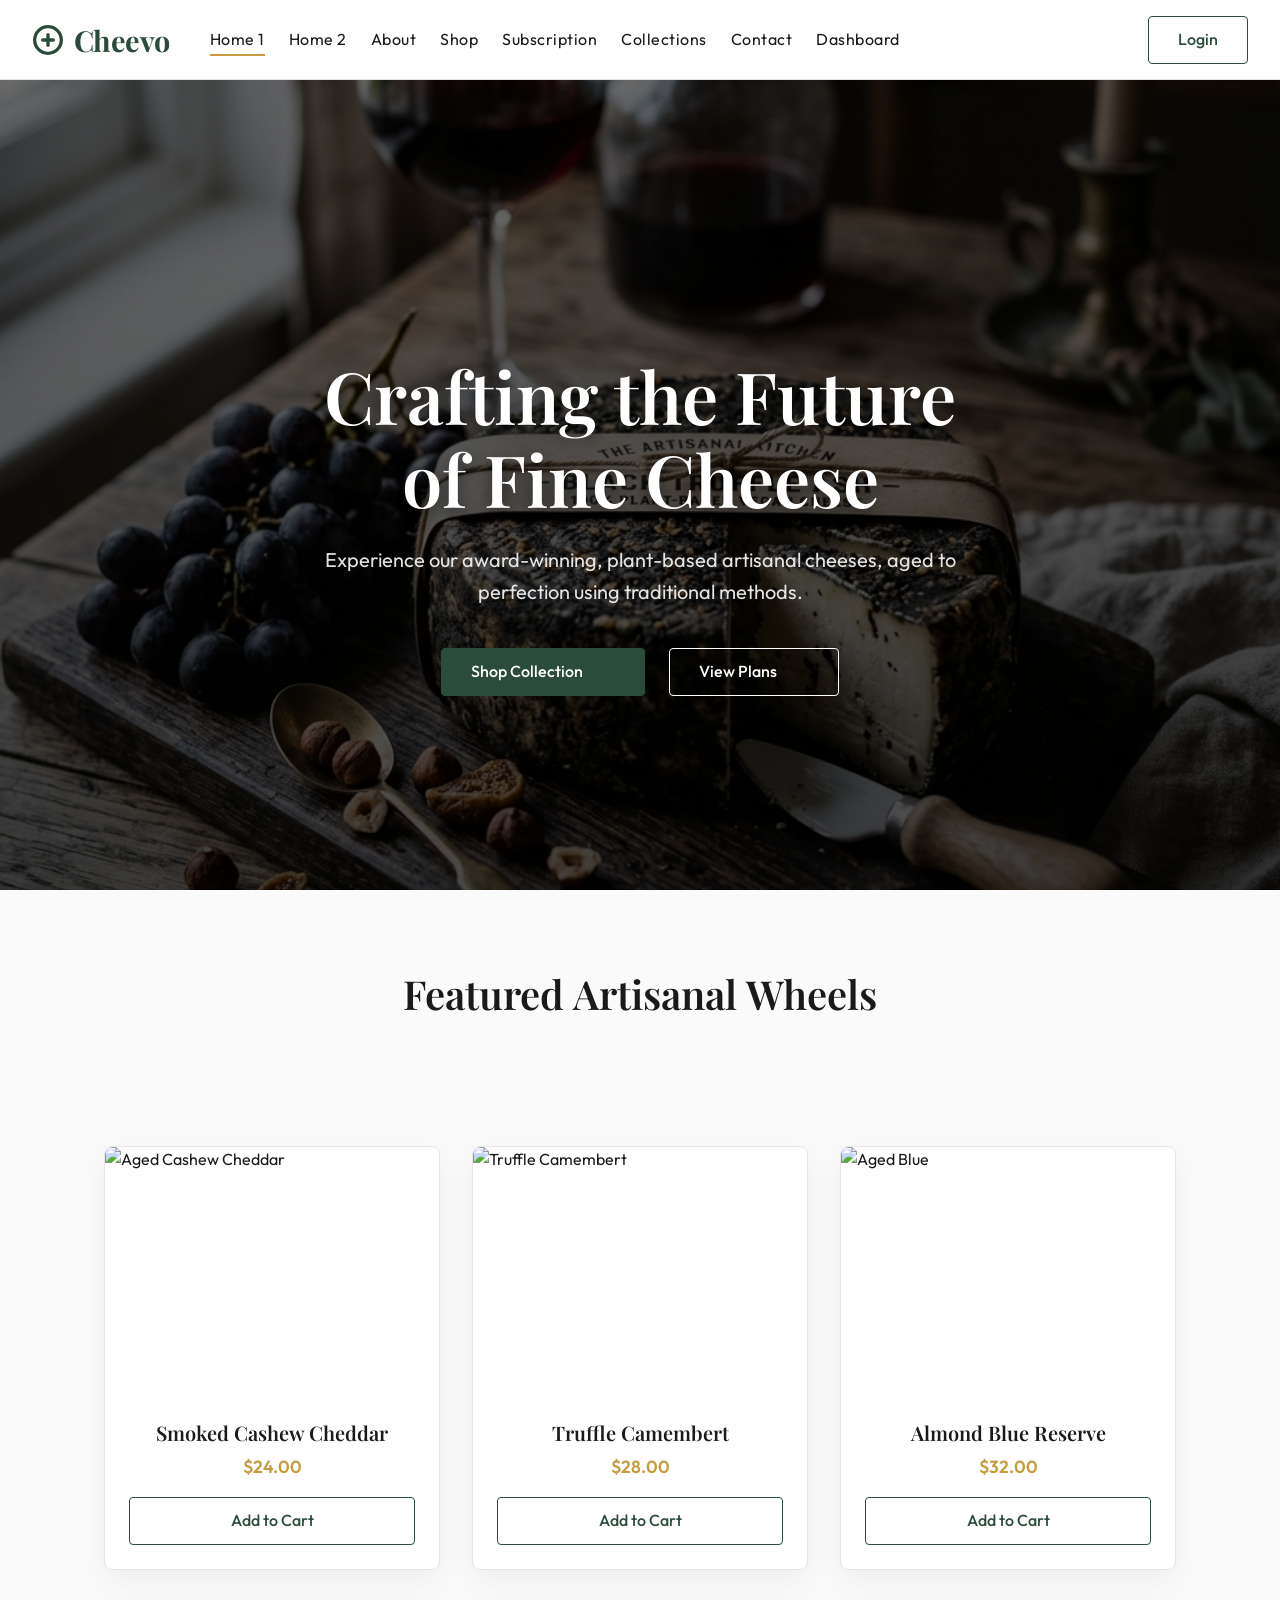
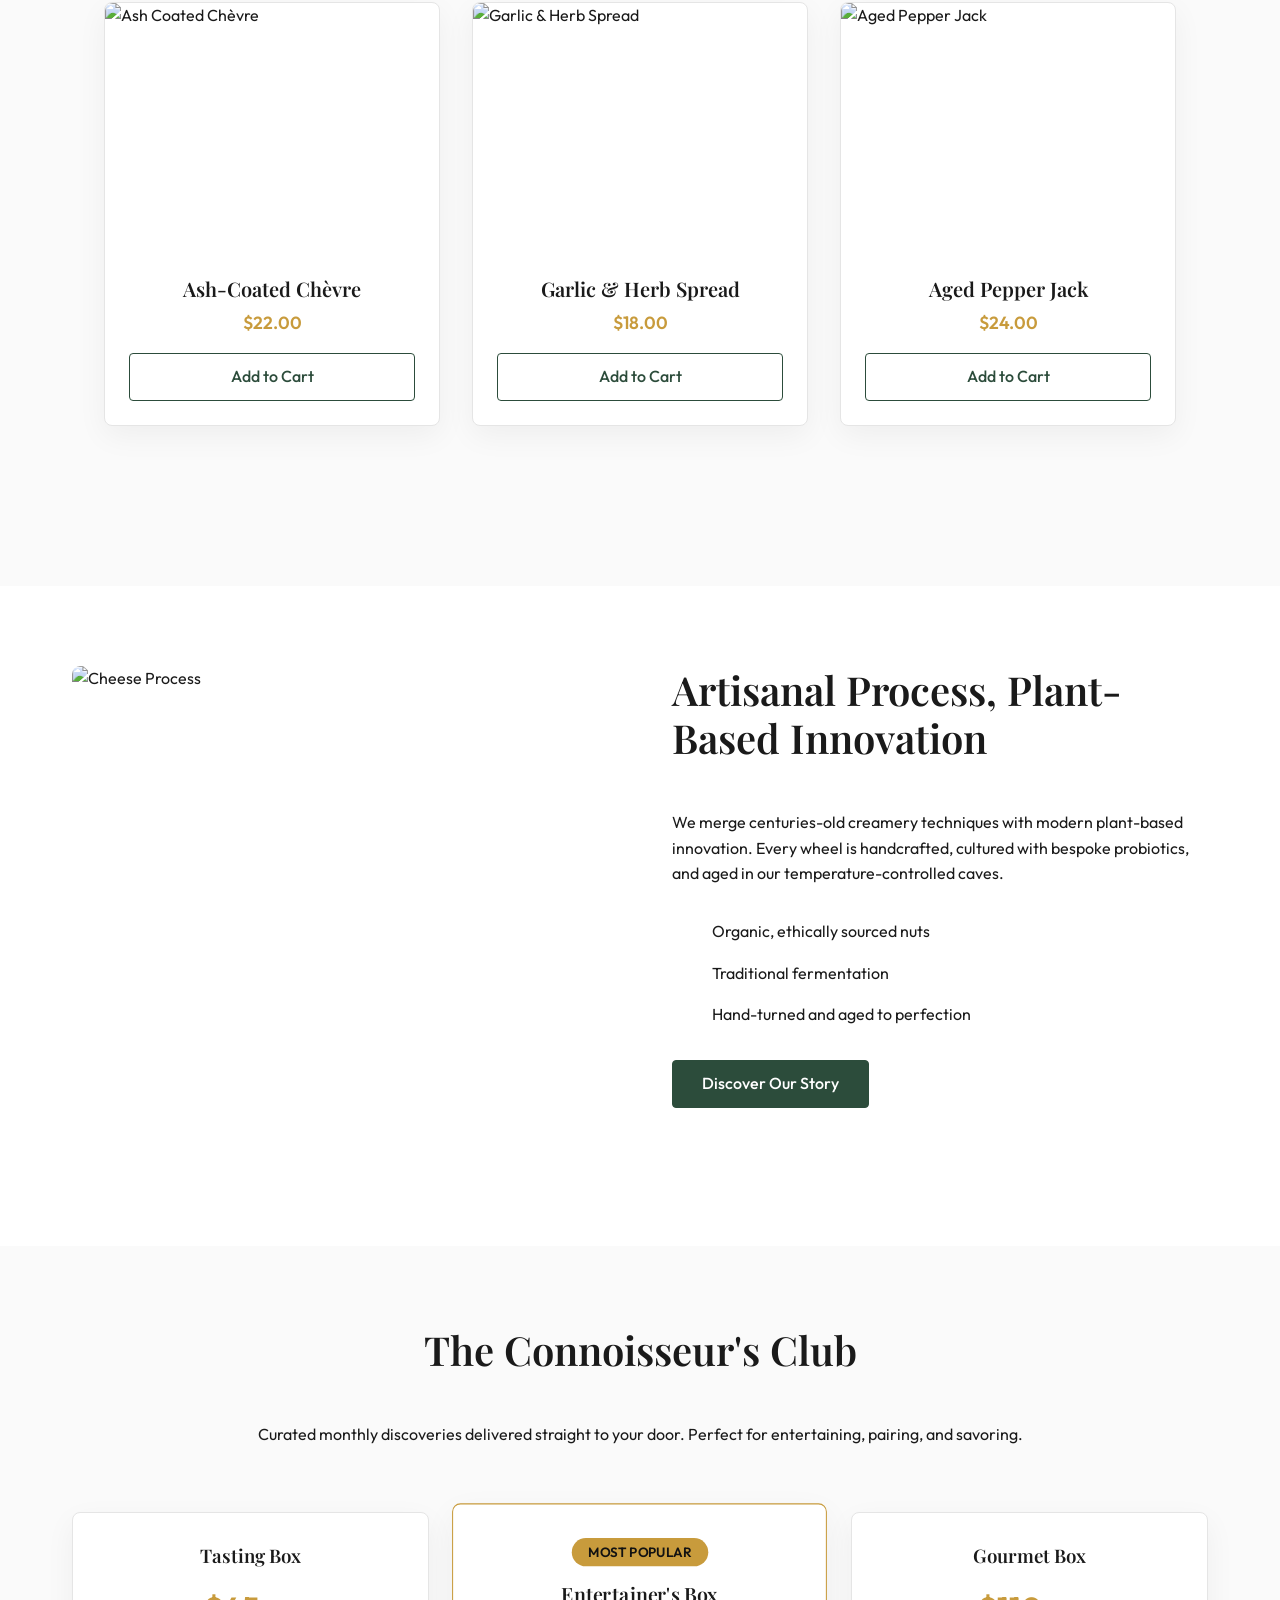
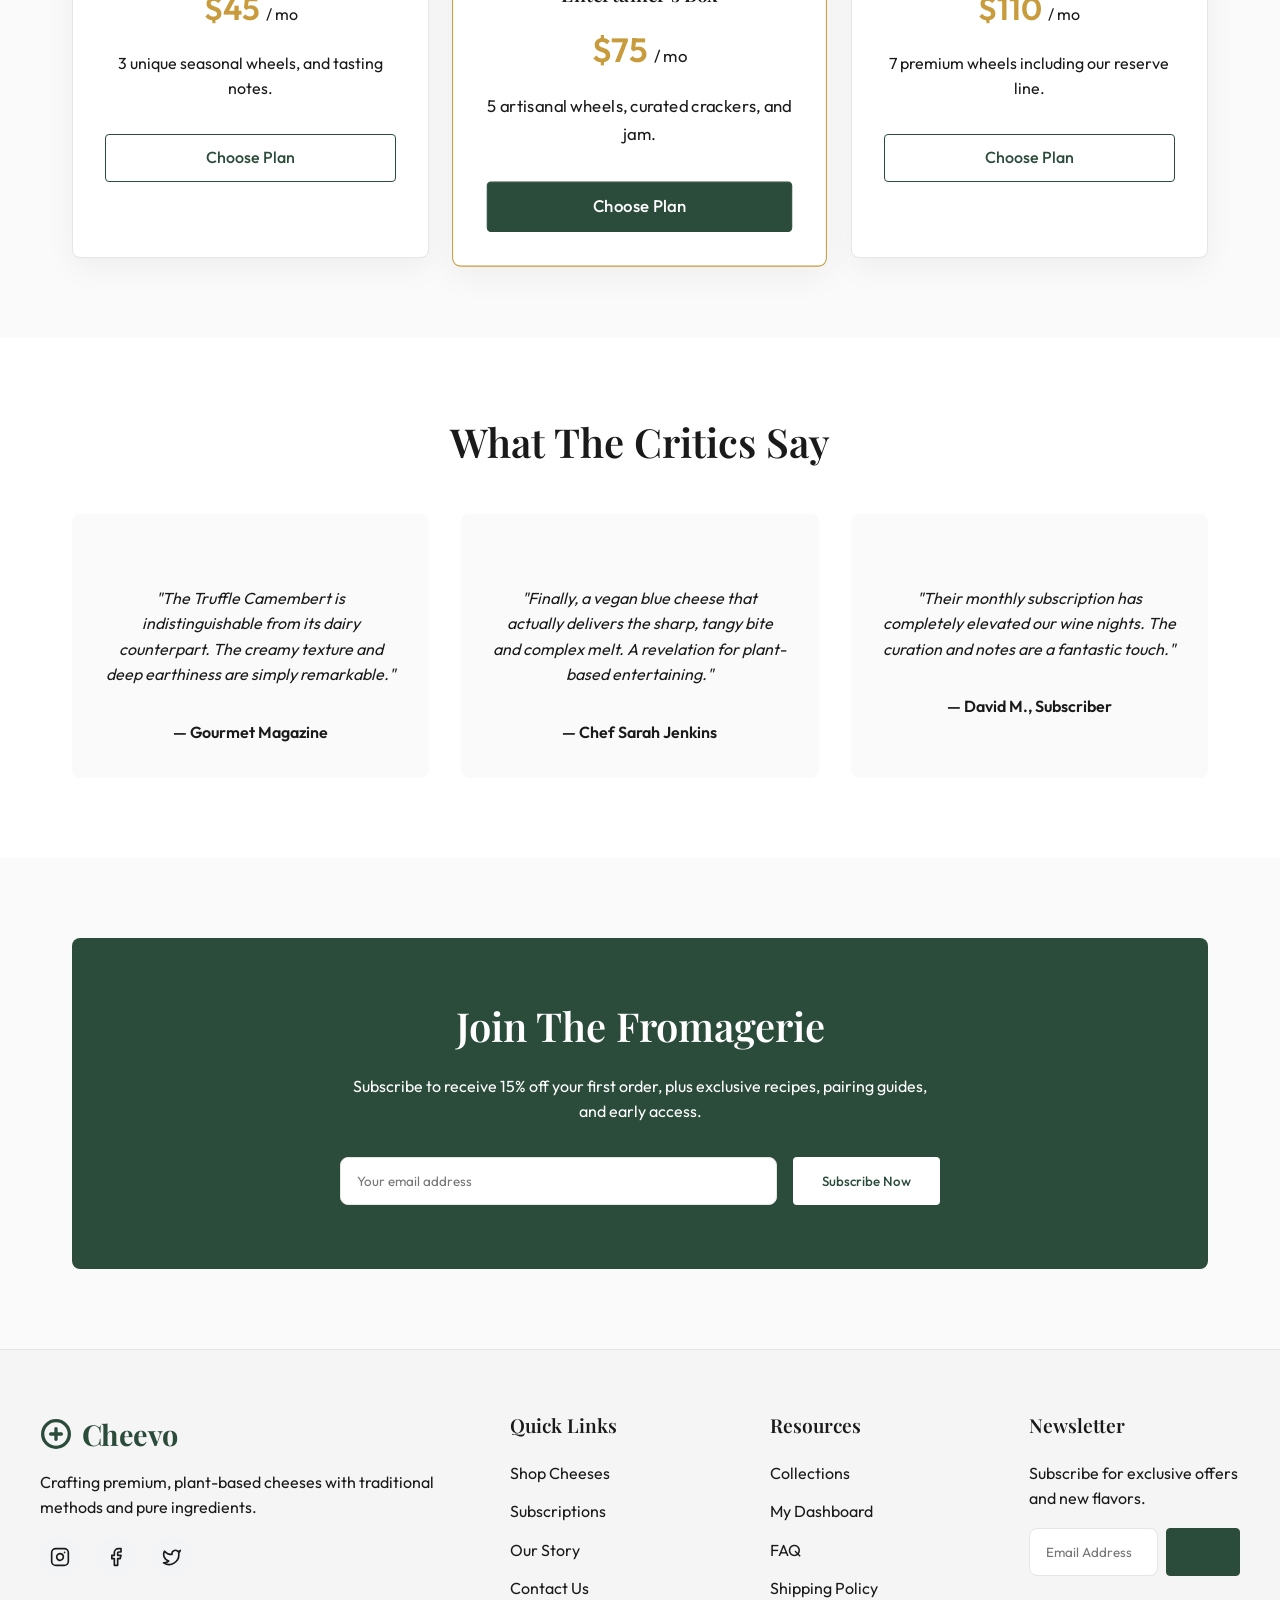
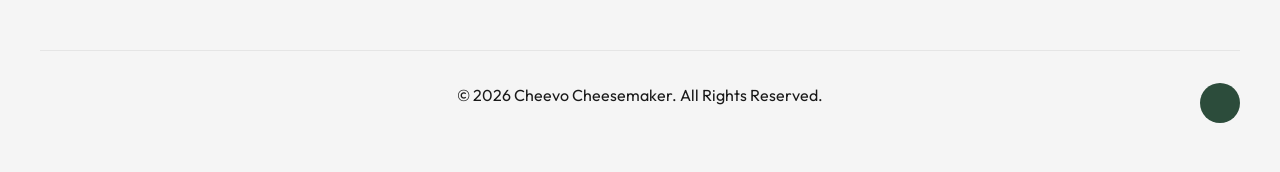
==== commit 6d0f2b45: "images" ====
--- a/index.html
+++ b/index.html
@@ -1,18 +1,26 @@
 <!DOCTYPE html>
 <html lang="en">
+
 <head>
   <meta charset="UTF-8">
   <meta name="viewport" content="width=device-width, initial-scale=1.0">
   <title>Cheevo | Artisanal Vegan Cheese</title>
   <meta name="description" content="Premium plant-based artisanal cheeses crafted for the sophisticated palate.">
   <link rel="stylesheet" href="style.css">
+  <link rel="icon" type="image/svg+xml" href="favicon.svg">
 </head>
+
 <body>
   <!-- Header -->
   <header class="site-header">
     <div class="header-container">
       <a href="index.html" class="logo">
-        <svg width="32" height="32" viewBox="0 0 24 24" fill="none" stroke="currentColor" stroke-width="2.5" stroke-linecap="round" stroke-linejoin="round" class="logo-icon"><circle cx="12" cy="12" r="10"/><path d="M8 12h8"/><path d="M12 8v8"/></svg> Cheevo
+        <svg width="32" height="32" viewBox="0 0 24 24" fill="none" stroke="currentColor" stroke-width="2.5"
+          stroke-linecap="round" stroke-linejoin="round" class="logo-icon">
+          <circle cx="12" cy="12" r="10" />
+          <path d="M8 12h8" />
+          <path d="M12 8v8" />
+        </svg> Cheevo
       </a>
       <nav class="nav-menu">
         <a href="index.html" class="nav-link active">Home 1</a>
@@ -38,7 +46,12 @@
   <div class="mobile-menu-overlay" id="mobile-menu">
     <div class="mobile-menu-header">
       <a href="index.html" class="logo">
-        <svg width="32" height="32" viewBox="0 0 24 24" fill="none" stroke="currentColor" stroke-width="2.5" stroke-linecap="round" stroke-linejoin="round" class="logo-icon"><circle cx="12" cy="12" r="10"/><path d="M8 12h8"/><path d="M12 8v8"/></svg> Cheevo
+        <svg width="32" height="32" viewBox="0 0 24 24" fill="none" stroke="currentColor" stroke-width="2.5"
+          stroke-linecap="round" stroke-linejoin="round" class="logo-icon">
+          <circle cx="12" cy="12" r="10" />
+          <path d="M8 12h8" />
+          <path d="M12 8v8" />
+        </svg> Cheevo
       </a>
       <button class="icon-btn" id="close-menu"><i data-lucide="x"></i></button>
     </div>
@@ -54,8 +67,10 @@
     </div>
     <div class="mobile-actions">
       <div style="display:flex; gap:1rem; margin-bottom:1rem; justify-content:center;">
-        <button class="icon-btn" id="mobile-theme-toggle" style="background:var(--border-color);"><i data-lucide="moon"></i></button>
-        <button class="icon-btn" id="mobile-rtl-toggle" style="background:var(--border-color);"><i data-lucide="align-right"></i></button>
+        <button class="icon-btn" id="mobile-theme-toggle" style="background:var(--border-color);"><i
+            data-lucide="moon"></i></button>
+        <button class="icon-btn" id="mobile-rtl-toggle" style="background:var(--border-color);"><i
+            data-lucide="align-right"></i></button>
       </div>
       <a href="login.html" class="btn btn-secondary text-center" style="width:100%;">Login</a>
     </div>
@@ -67,10 +82,12 @@
       <div class="hero-1-bg"></div>
       <div class="hero-1-content slide-in-left">
         <h1 class="hero-1-title">Crafting the Future of Fine Cheese</h1>
-        <p class="hero-1-subtitle">Experience our award-winning, plant-based artisanal cheeses, aged to perfection using traditional methods.</p>
+        <p class="hero-1-subtitle">Experience our award-winning, plant-based artisanal cheeses, aged to perfection using
+          traditional methods.</p>
         <div class="hero-1-actions">
           <a href="shop.html" class="btn btn-primary">Shop Collection <i data-lucide="shopping-bag"></i></a>
-          <a href="subscription.html" class="btn btn-secondary" style="color:#fff; border-color:#fff;">View Plans <i data-lucide="arrow-right"></i></a>
+          <a href="subscription.html" class="btn btn-secondary" style="color:#fff; border-color:#fff;">View Plans <i
+              data-lucide="arrow-right"></i></a>
         </div>
       </div>
     </section>
@@ -81,7 +98,8 @@
       <div class="product-grid">
         <div class="product-card fade-in">
           <div class="product-img">
-            <img src="https://images.unsplash.com/photo-1486297678162-eb2a19b0a32d?q=80&w=2073&auto=format&fit=crop" alt="Aged Cashew Cheddar">
+            <img src="https://images.unsplash.com/photo-1486297678162-eb2a19b0a32d?q=80&w=2073&auto=format&fit=crop"
+              alt="Aged Cashew Cheddar">
           </div>
           <div class="product-info">
             <h3 class="product-title">Smoked Cashew Cheddar</h3>
@@ -91,7 +109,7 @@
         </div>
         <div class="product-card fade-in" style="transition-delay: 0.1s;">
           <div class="product-img">
-            <img src="https://images.unsplash.com/photo-1624806994096-7f20c10f546e?q=80&w=2070&auto=format&fit=crop" alt="Truffle Camembert">
+            <img src="https://images.pexels.com/photos/31610377/pexels-photo-31610377.jpeg" alt="Truffle Camembert">
           </div>
           <div class="product-info">
             <h3 class="product-title">Truffle Camembert</h3>
@@ -101,7 +119,8 @@
         </div>
         <div class="product-card fade-in" style="transition-delay: 0.2s;">
           <div class="product-img">
-            <img src="https://images.unsplash.com/photo-1559561853-08451507cbe7?q=80&w=2106&auto=format&fit=crop" alt="Aged Blue">
+            <img src="https://images.unsplash.com/photo-1559561853-08451507cbe7?q=80&w=2106&auto=format&fit=crop"
+              alt="Aged Blue">
           </div>
           <div class="product-info">
             <h3 class="product-title">Almond Blue Reserve</h3>
@@ -111,7 +130,8 @@
         </div>
         <div class="product-card fade-in" style="transition-delay: 0.3s;">
           <div class="product-img">
-            <img src="https://images.unsplash.com/photo-1596662951482-0c4ba74a6df6?q=80&w=1974&auto=format&fit=crop" alt="Ash Coated Chèvre">
+            <img src="https://images.unsplash.com/photo-1596662951482-0c4ba74a6df6?q=80&w=1974&auto=format&fit=crop"
+              alt="Ash Coated Chèvre">
           </div>
           <div class="product-info">
             <h3 class="product-title">Ash-Coated Chèvre</h3>
@@ -121,7 +141,8 @@
         </div>
         <div class="product-card fade-in" style="transition-delay: 0.4s;">
           <div class="product-img">
-            <img src="https://images.unsplash.com/photo-1528699633788-424224dc89b5?q=80&w=1980&auto=format&fit=crop" alt="Garlic & Herb Spread">
+            <img src="https://images.unsplash.com/photo-1528699633788-424224dc89b5?q=80&w=1980&auto=format&fit=crop"
+              alt="Garlic & Herb Spread">
           </div>
           <div class="product-info">
             <h3 class="product-title">Garlic & Herb Spread</h3>
@@ -131,7 +152,7 @@
         </div>
         <div class="product-card fade-in" style="transition-delay: 0.5s;">
           <div class="product-img">
-            <img src="https://images.unsplash.com/photo-1453060113865-9856f6b59528?q=80&w=2070&auto=format&fit=crop" alt="Aged Pepper Jack">
+            <img src="https://images.pexels.com/photos/5250399/pexels-photo-5250399.jpeg" alt="Aged Pepper Jack">
           </div>
           <div class="product-info">
             <h3 class="product-title">Aged Pepper Jack</h3>
@@ -148,16 +169,21 @@
         <div class="grid-stack">
           <div class="slide-in-left">
             <div class="img-container">
-              <img src="https://images.unsplash.com/photo-1615486511484-92e172cb4fec?q=80&w=2070&auto=format&fit=crop" alt="Cheese Process" style="border-radius:var(--border-radius); height: 500px;">
+              <img src="https://images.pexels.com/photos/5953781/pexels-photo-5953781.jpeg" alt="Cheese Process"
+                style="border-radius:var(--border-radius); height: 500px;">
             </div>
           </div>
           <div class="slide-in-right">
             <h2 class="section-title" style="text-align: left;">Artisanal Process, Plant-Based Innovation</h2>
-            <p class="mb-4">We merge centuries-old creamery techniques with modern plant-based innovation. Every wheel is handcrafted, cultured with bespoke probiotics, and aged in our temperature-controlled caves.</p>
+            <p class="mb-4">We merge centuries-old creamery techniques with modern plant-based innovation. Every wheel
+              is handcrafted, cultured with bespoke probiotics, and aged in our temperature-controlled caves.</p>
             <ul style="margin-bottom: 2rem;">
-              <li style="display:flex; align-items:center; gap:1rem; margin-bottom:1rem;"><i data-lucide="check-circle" style="color:var(--secondary-color);"></i> Organic, ethically sourced nuts</li>
-              <li style="display:flex; align-items:center; gap:1rem; margin-bottom:1rem;"><i data-lucide="check-circle" style="color:var(--secondary-color);"></i> Traditional fermentation</li>
-              <li style="display:flex; align-items:center; gap:1rem; margin-bottom:1rem;"><i data-lucide="check-circle" style="color:var(--secondary-color);"></i> Hand-turned and aged to perfection</li>
+              <li style="display:flex; align-items:center; gap:1rem; margin-bottom:1rem;"><i data-lucide="check-circle"
+                  style="color:var(--secondary-color);"></i> Organic, ethically sourced nuts</li>
+              <li style="display:flex; align-items:center; gap:1rem; margin-bottom:1rem;"><i data-lucide="check-circle"
+                  style="color:var(--secondary-color);"></i> Traditional fermentation</li>
+              <li style="display:flex; align-items:center; gap:1rem; margin-bottom:1rem;"><i data-lucide="check-circle"
+                  style="color:var(--secondary-color);"></i> Hand-turned and aged to perfection</li>
             </ul>
             <a href="about.html" class="btn btn-primary">Discover Our Story</a>
           </div>
@@ -169,25 +195,32 @@
     <section class="container" style="padding: var(--section-padding);">
       <div style="text-align:center; max-width:800px; margin: 0 auto; margin-bottom: 4rem;" class="fade-in">
         <h2 class="section-title">The Connoisseur's Club</h2>
-        <p>Curated monthly discoveries delivered straight to your door. Perfect for entertaining, pairing, and savoring.</p>
+        <p>Curated monthly discoveries delivered straight to your door. Perfect for entertaining, pairing, and savoring.
+        </p>
       </div>
       <div class="grid-stack" style="gap:2rem; grid-template-columns: repeat(auto-fit, minmax(280px, 1fr));">
         <div class="product-card fade-in" style="padding: 2rem; text-align:center;">
           <h3 class="mb-2">Tasting Box</h3>
-          <p class="product-price" style="font-size: 2rem;">$45 <span style="font-size:1rem; color:var(--text-color); font-weight:400;">/ mo</span></p>
+          <p class="product-price" style="font-size: 2rem;">$45 <span
+              style="font-size:1rem; color:var(--text-color); font-weight:400;">/ mo</span></p>
           <p class="mb-4">3 unique seasonal wheels, and tasting notes.</p>
           <a href="subscription.html" class="btn btn-secondary" style="width:100%;">Choose Plan</a>
         </div>
-        <div class="product-card fade-in" style="padding: 2rem; text-align:center; transform: scale(1.05); border-color: var(--secondary-color);">
-          <div style="background:var(--secondary-color); color:#121212; padding:0.2rem 1rem; border-radius:20px; display:inline-block; font-size:0.8rem; font-weight:600; margin-bottom:1rem;">MOST POPULAR</div>
+        <div class="product-card fade-in"
+          style="padding: 2rem; text-align:center; transform: scale(1.05); border-color: var(--secondary-color);">
+          <div
+            style="background:var(--secondary-color); color:#121212; padding:0.2rem 1rem; border-radius:20px; display:inline-block; font-size:0.8rem; font-weight:600; margin-bottom:1rem;">
+            MOST POPULAR</div>
           <h3 class="mb-2">Entertainer's Box</h3>
-          <p class="product-price" style="font-size: 2rem;">$75 <span style="font-size:1rem; color:var(--text-color); font-weight:400;">/ mo</span></p>
+          <p class="product-price" style="font-size: 2rem;">$75 <span
+              style="font-size:1rem; color:var(--text-color); font-weight:400;">/ mo</span></p>
           <p class="mb-4">5 artisanal wheels, curated crackers, and jam.</p>
           <a href="subscription.html" class="btn btn-primary" style="width:100%;">Choose Plan</a>
         </div>
         <div class="product-card fade-in" style="padding: 2rem; text-align:center;">
           <h3 class="mb-2">Gourmet Box</h3>
-          <p class="product-price" style="font-size: 2rem;">$110 <span style="font-size:1rem; color:var(--text-color); font-weight:400;">/ mo</span></p>
+          <p class="product-price" style="font-size: 2rem;">$110 <span
+              style="font-size:1rem; color:var(--text-color); font-weight:400;">/ mo</span></p>
           <p class="mb-4">7 premium wheels including our reserve line.</p>
           <a href="subscription.html" class="btn btn-secondary" style="width:100%;">Choose Plan</a>
         </div>
@@ -199,25 +232,40 @@
       <div class="container">
         <h2 class="section-title fade-in">What The Critics Say</h2>
         <div class="grid-stack" style="gap:2rem; grid-template-columns: repeat(auto-fit, minmax(280px, 1fr));">
-          <div class="fade-in text-center" style="padding:2rem; border-radius:var(--border-radius); background:var(--bg-color);">
-            <div style="color:var(--secondary-color); margin-bottom:1rem; display:flex; gap:0.2rem; justify-content:center;">
-              <i data-lucide="star" fill="currentColor"></i><i data-lucide="star" fill="currentColor"></i><i data-lucide="star" fill="currentColor"></i><i data-lucide="star" fill="currentColor"></i><i data-lucide="star" fill="currentColor"></i>
+          <div class="fade-in text-center"
+            style="padding:2rem; border-radius:var(--border-radius); background:var(--bg-color);">
+            <div
+              style="color:var(--secondary-color); margin-bottom:1rem; display:flex; gap:0.2rem; justify-content:center;">
+              <i data-lucide="star" fill="currentColor"></i><i data-lucide="star" fill="currentColor"></i><i
+                data-lucide="star" fill="currentColor"></i><i data-lucide="star" fill="currentColor"></i><i
+                data-lucide="star" fill="currentColor"></i>
             </div>
-            <p class="mb-4" style="font-style:italic;">"The Truffle Camembert is indistinguishable from its dairy counterpart. The creamy texture and deep earthiness are simply remarkable."</p>
+            <p class="mb-4" style="font-style:italic;">"The Truffle Camembert is indistinguishable from its dairy
+              counterpart. The creamy texture and deep earthiness are simply remarkable."</p>
             <p style="font-weight:600;">— Gourmet Magazine</p>
           </div>
-          <div class="fade-in text-center" style="padding:2rem; border-radius:var(--border-radius); background:var(--bg-color); transition-delay:0.1s;">
-            <div style="color:var(--secondary-color); margin-bottom:1rem; display:flex; gap:0.2rem; justify-content:center;">
-              <i data-lucide="star" fill="currentColor"></i><i data-lucide="star" fill="currentColor"></i><i data-lucide="star" fill="currentColor"></i><i data-lucide="star" fill="currentColor"></i><i data-lucide="star" fill="currentColor"></i>
+          <div class="fade-in text-center"
+            style="padding:2rem; border-radius:var(--border-radius); background:var(--bg-color); transition-delay:0.1s;">
+            <div
+              style="color:var(--secondary-color); margin-bottom:1rem; display:flex; gap:0.2rem; justify-content:center;">
+              <i data-lucide="star" fill="currentColor"></i><i data-lucide="star" fill="currentColor"></i><i
+                data-lucide="star" fill="currentColor"></i><i data-lucide="star" fill="currentColor"></i><i
+                data-lucide="star" fill="currentColor"></i>
             </div>
-            <p class="mb-4" style="font-style:italic;">"Finally, a vegan blue cheese that actually delivers the sharp, tangy bite and complex melt. A revelation for plant-based entertaining."</p>
+            <p class="mb-4" style="font-style:italic;">"Finally, a vegan blue cheese that actually delivers the sharp,
+              tangy bite and complex melt. A revelation for plant-based entertaining."</p>
             <p style="font-weight:600;">— Chef Sarah Jenkins</p>
           </div>
-          <div class="fade-in text-center" style="padding:2rem; border-radius:var(--border-radius); background:var(--bg-color); transition-delay:0.2s;">
-            <div style="color:var(--secondary-color); margin-bottom:1rem; display:flex; gap:0.2rem; justify-content:center;">
-              <i data-lucide="star" fill="currentColor"></i><i data-lucide="star" fill="currentColor"></i><i data-lucide="star" fill="currentColor"></i><i data-lucide="star" fill="currentColor"></i><i data-lucide="star" fill="currentColor"></i>
+          <div class="fade-in text-center"
+            style="padding:2rem; border-radius:var(--border-radius); background:var(--bg-color); transition-delay:0.2s;">
+            <div
+              style="color:var(--secondary-color); margin-bottom:1rem; display:flex; gap:0.2rem; justify-content:center;">
+              <i data-lucide="star" fill="currentColor"></i><i data-lucide="star" fill="currentColor"></i><i
+                data-lucide="star" fill="currentColor"></i><i data-lucide="star" fill="currentColor"></i><i
+                data-lucide="star" fill="currentColor"></i>
             </div>
-            <p class="mb-4" style="font-style:italic;">"Their monthly subscription has completely elevated our wine nights. The curation and notes are a fantastic touch."</p>
+            <p class="mb-4" style="font-style:italic;">"Their monthly subscription has completely elevated our wine
+              nights. The curation and notes are a fantastic touch."</p>
             <p style="font-weight:600;">— David M., Subscriber</p>
           </div>
         </div>
@@ -226,16 +274,22 @@
 
     <!-- Section 6: Newsletter CTA -->
     <section class="container" style="padding: var(--section-padding);">
-      <div style="background:var(--primary-color); color:#fff; padding:4rem; border-radius:var(--border-radius); text-align:center; position:relative; overflow:hidden;" class="fade-in">
+      <div
+        style="background:var(--primary-color); color:#fff; padding:4rem; border-radius:var(--border-radius); text-align:center; position:relative; overflow:hidden;"
+        class="fade-in">
         <div style="position:relative; z-index:2; max-width:600px; margin:0 auto;">
           <h2 class="mb-3" style="font-family:var(--font-heading); font-size:2.5rem;">Join The Fromagerie</h2>
-          <p class="mb-4">Subscribe to receive 15% off your first order, plus exclusive recipes, pairing guides, and early access.</p>
+          <p class="mb-4">Subscribe to receive 15% off your first order, plus exclusive recipes, pairing guides, and
+            early access.</p>
           <form style="display:flex; gap:1rem; flex-wrap:wrap; justify-content:center;">
-            <input type="email" placeholder="Your email address" class="form-input" style="flex:1; min-width:250px;" required>
-            <button class="btn btn-secondary" style="background:#fff; color:var(--primary-color); border:none;">Subscribe Now</button>
+            <input type="email" placeholder="Your email address" class="form-input" style="flex:1; min-width:250px;"
+              required>
+            <button class="btn btn-secondary"
+              style="background:#fff; color:var(--primary-color); border:none;">Subscribe Now</button>
           </form>
         </div>
-        <i data-lucide="crown" style="position:absolute; top:-20px; right:-20px; width:200px; height:200px; opacity:0.05; color:#fff;"></i>
+        <i data-lucide="crown"
+          style="position:absolute; top:-20px; right:-20px; width:200px; height:200px; opacity:0.05; color:#fff;"></i>
       </div>
     </section>
   </main>
@@ -245,18 +299,33 @@
     <div class="footer-grid fade-in">
       <div class="footer-col">
         <a href="index.html" class="logo mb-2">
-          <svg width="32" height="32" viewBox="0 0 24 24" fill="none" stroke="currentColor" stroke-width="2.5" stroke-linecap="round" stroke-linejoin="round" class="logo-icon"><circle cx="12" cy="12" r="10"/><path d="M8 12h8"/><path d="M12 8v8"/></svg> Cheevo
+          <svg width="32" height="32" viewBox="0 0 24 24" fill="none" stroke="currentColor" stroke-width="2.5"
+            stroke-linecap="round" stroke-linejoin="round" class="logo-icon">
+            <circle cx="12" cy="12" r="10" />
+            <path d="M8 12h8" />
+            <path d="M12 8v8" />
+          </svg> Cheevo
         </a>
         <p>Crafting premium, plant-based cheeses with traditional methods and pure ingredients.</p>
         <div class="social-icons">
           <a href="#" class="social-icon">
-            <svg viewBox="0 0 24 24"><rect x="2" y="2" width="20" height="20" rx="5" ry="5"></rect><path d="M16 11.37A4 4 0 1 1 12.63 8 4 4 0 0 1 16 11.37z"></path><line x1="17.5" y1="6.5" x2="17.51" y2="6.5"></line></svg>
+            <svg viewBox="0 0 24 24">
+              <rect x="2" y="2" width="20" height="20" rx="5" ry="5"></rect>
+              <path d="M16 11.37A4 4 0 1 1 12.63 8 4 4 0 0 1 16 11.37z"></path>
+              <line x1="17.5" y1="6.5" x2="17.51" y2="6.5"></line>
+            </svg>
           </a>
           <a href="#" class="social-icon">
-            <svg viewBox="0 0 24 24"><path d="M18 2h-3a5 5 0 0 0-5 5v3H7v4h3v8h4v-8h3l1-4h-4V7a1 1 0 0 1 1-1h3z"></path></svg>
+            <svg viewBox="0 0 24 24">
+              <path d="M18 2h-3a5 5 0 0 0-5 5v3H7v4h3v8h4v-8h3l1-4h-4V7a1 1 0 0 1 1-1h3z"></path>
+            </svg>
           </a>
           <a href="#" class="social-icon">
-            <svg viewBox="0 0 24 24"><path d="M22 4s-.7 2.1-2 3.4c1.6 10-9.4 17.3-18 11.6 2.2.1 4.4-.6 6-2C3 15.5.5 9.6 3 5c2.2 2.6 5.6 4.1 9 4-.9-4.2 4-6.6 7-3.8 1.1 0 3-1.2 3-1.2z"></path></svg>
+            <svg viewBox="0 0 24 24">
+              <path
+                d="M22 4s-.7 2.1-2 3.4c1.6 10-9.4 17.3-18 11.6 2.2.1 4.4-.6 6-2C3 15.5.5 9.6 3 5c2.2 2.6 5.6 4.1 9 4-.9-4.2 4-6.6 7-3.8 1.1 0 3-1.2 3-1.2z">
+              </path>
+            </svg>
           </a>
         </div>
       </div>
@@ -298,4 +367,5 @@
   <script src="https://unpkg.com/lucide@latest"></script>
   <script src="script.js"></script>
 </body>
-</html>
+
+</html>
--- a/style.css
+++ b/style.css
@@ -376,7 +376,7 @@
 }
 
 @media (max-width: 900px) {
-  .nav-menu, .header-actions .btn {
+  .nav-menu, .header-actions .btn, .header-actions #theme-toggle, .header-actions #rtl-toggle {
     display: none;
   }
   
@@ -392,6 +392,7 @@
     height: 100vh;
     background: var(--bg-color);
     z-index: 2000;
+    overflow-y: auto;
     display: flex;
     flex-direction: column;
     padding: 2rem;
@@ -430,6 +431,7 @@
     display: flex;
     flex-direction: column;
     gap: 1rem;
+    padding-bottom: 4rem;
   }
   
   .header-actions {
@@ -962,7 +964,7 @@
   position: absolute;
   top: 0; left: 0;
   width: 100%; height: 100%;
-  background-image: linear-gradient(rgba(0,0,0,0.6), rgba(0,0,0,0.8)), url('https://images.unsplash.com/photo-1596662951482-0c4ba74a6df6?q=80&w=1974&auto=format&fit=crop');
+  background-image: linear-gradient(rgba(0,0,0,0.4), rgba(0,0,0,0.6)), url('artisanal_vegan_cheese_hero.png');
   background-size: cover;
   background-position: center;
   background-repeat: no-repeat;
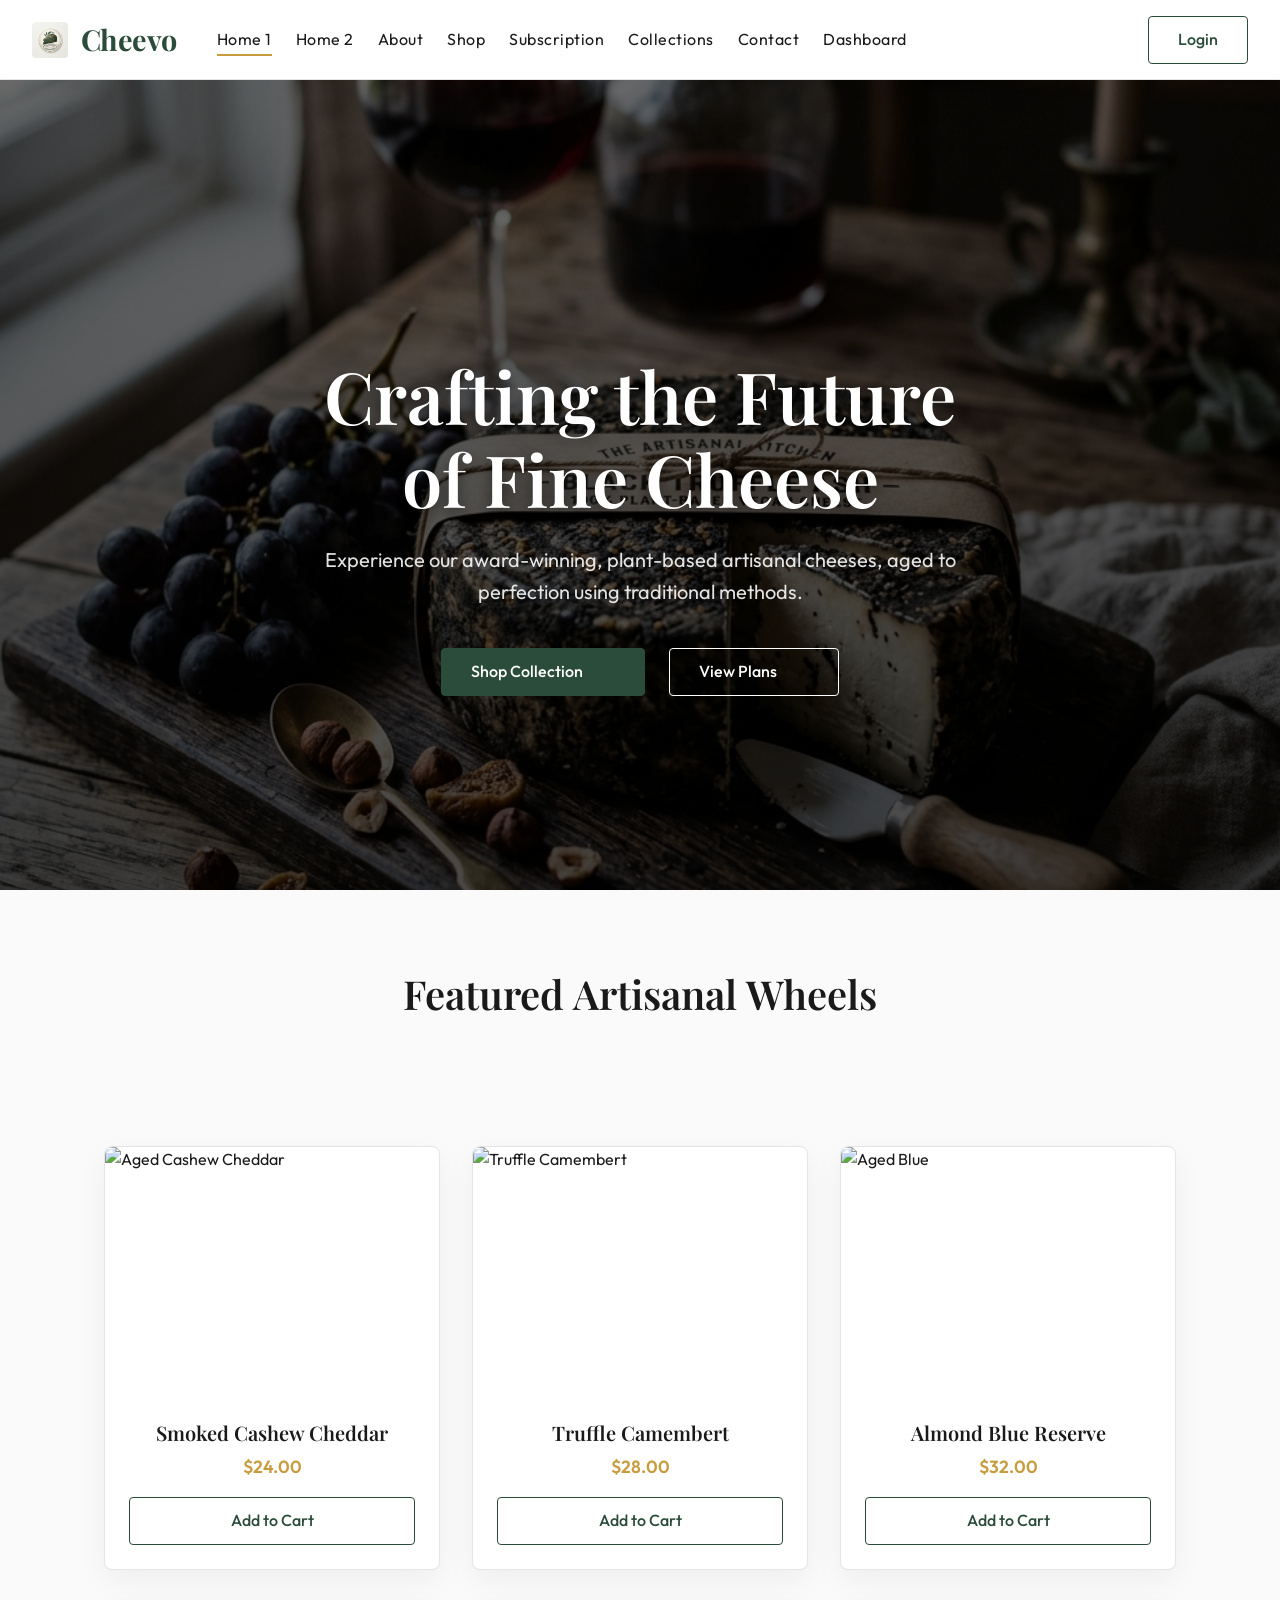
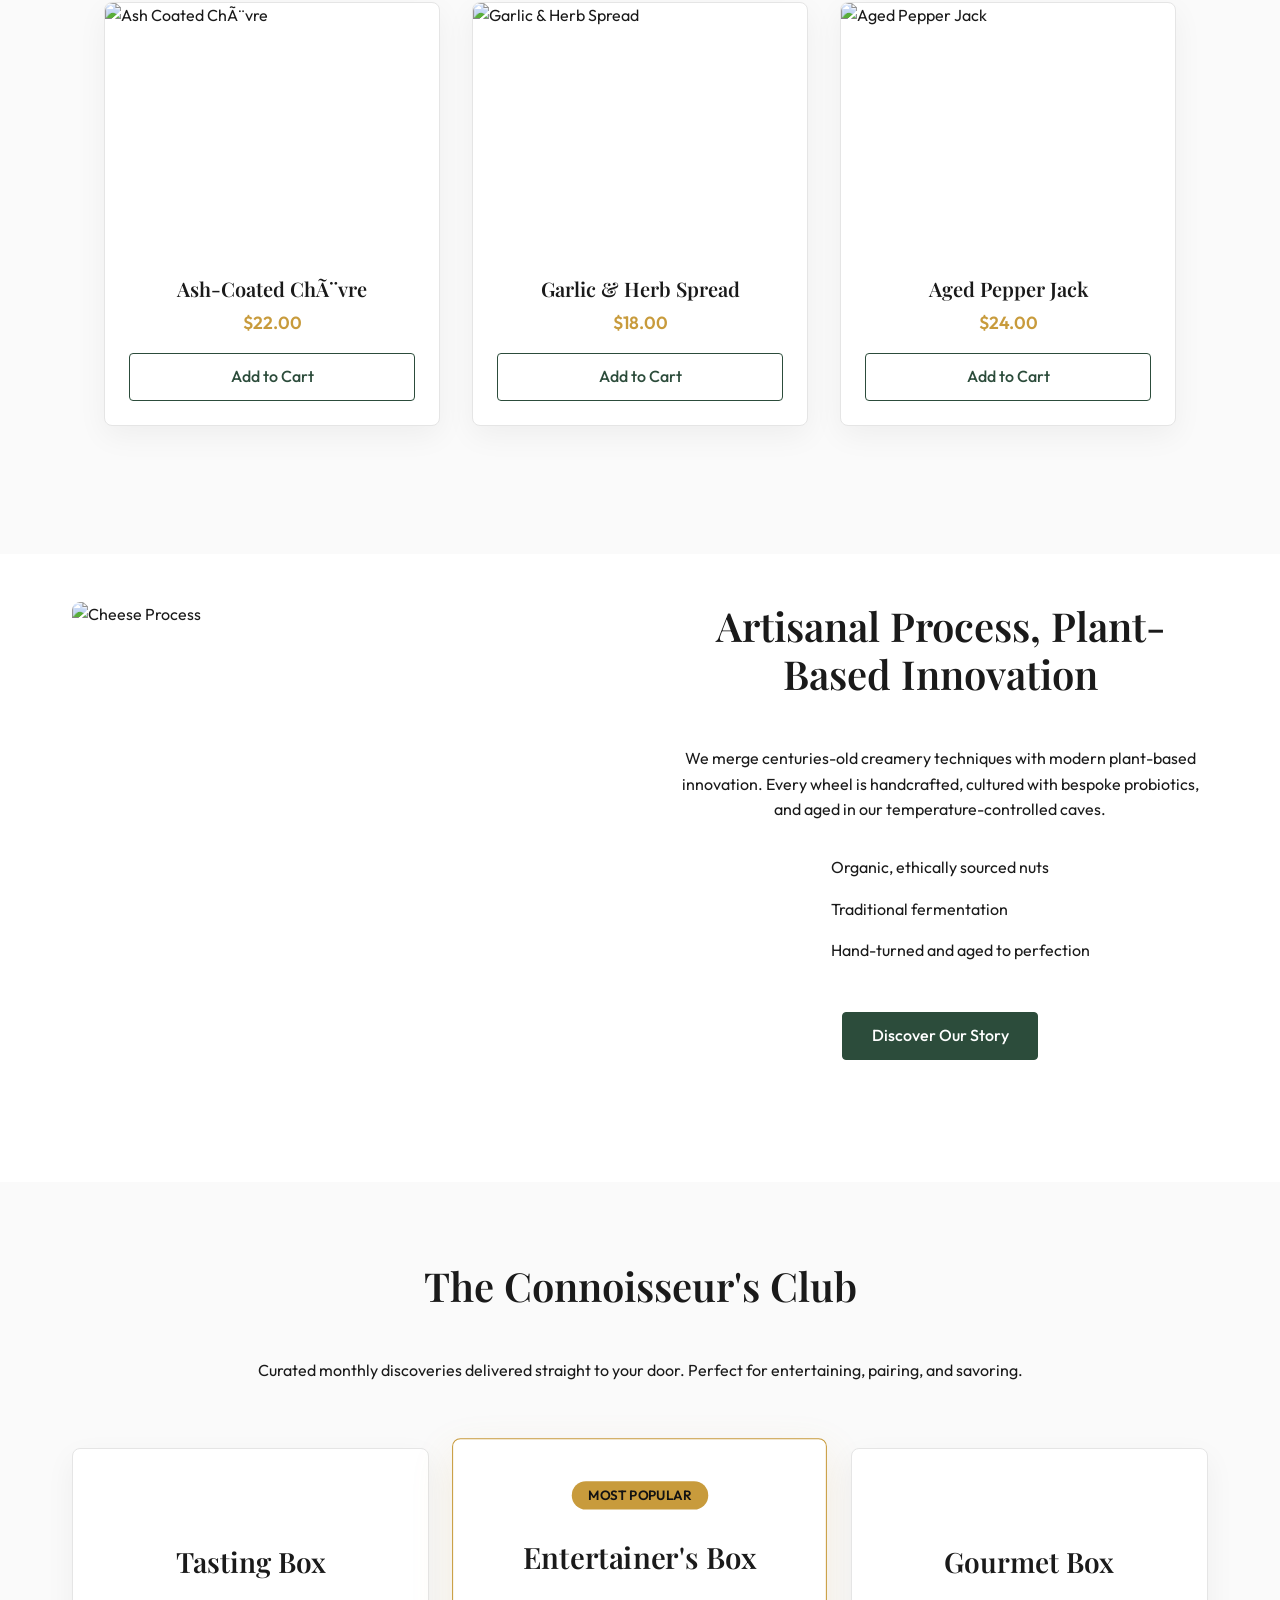
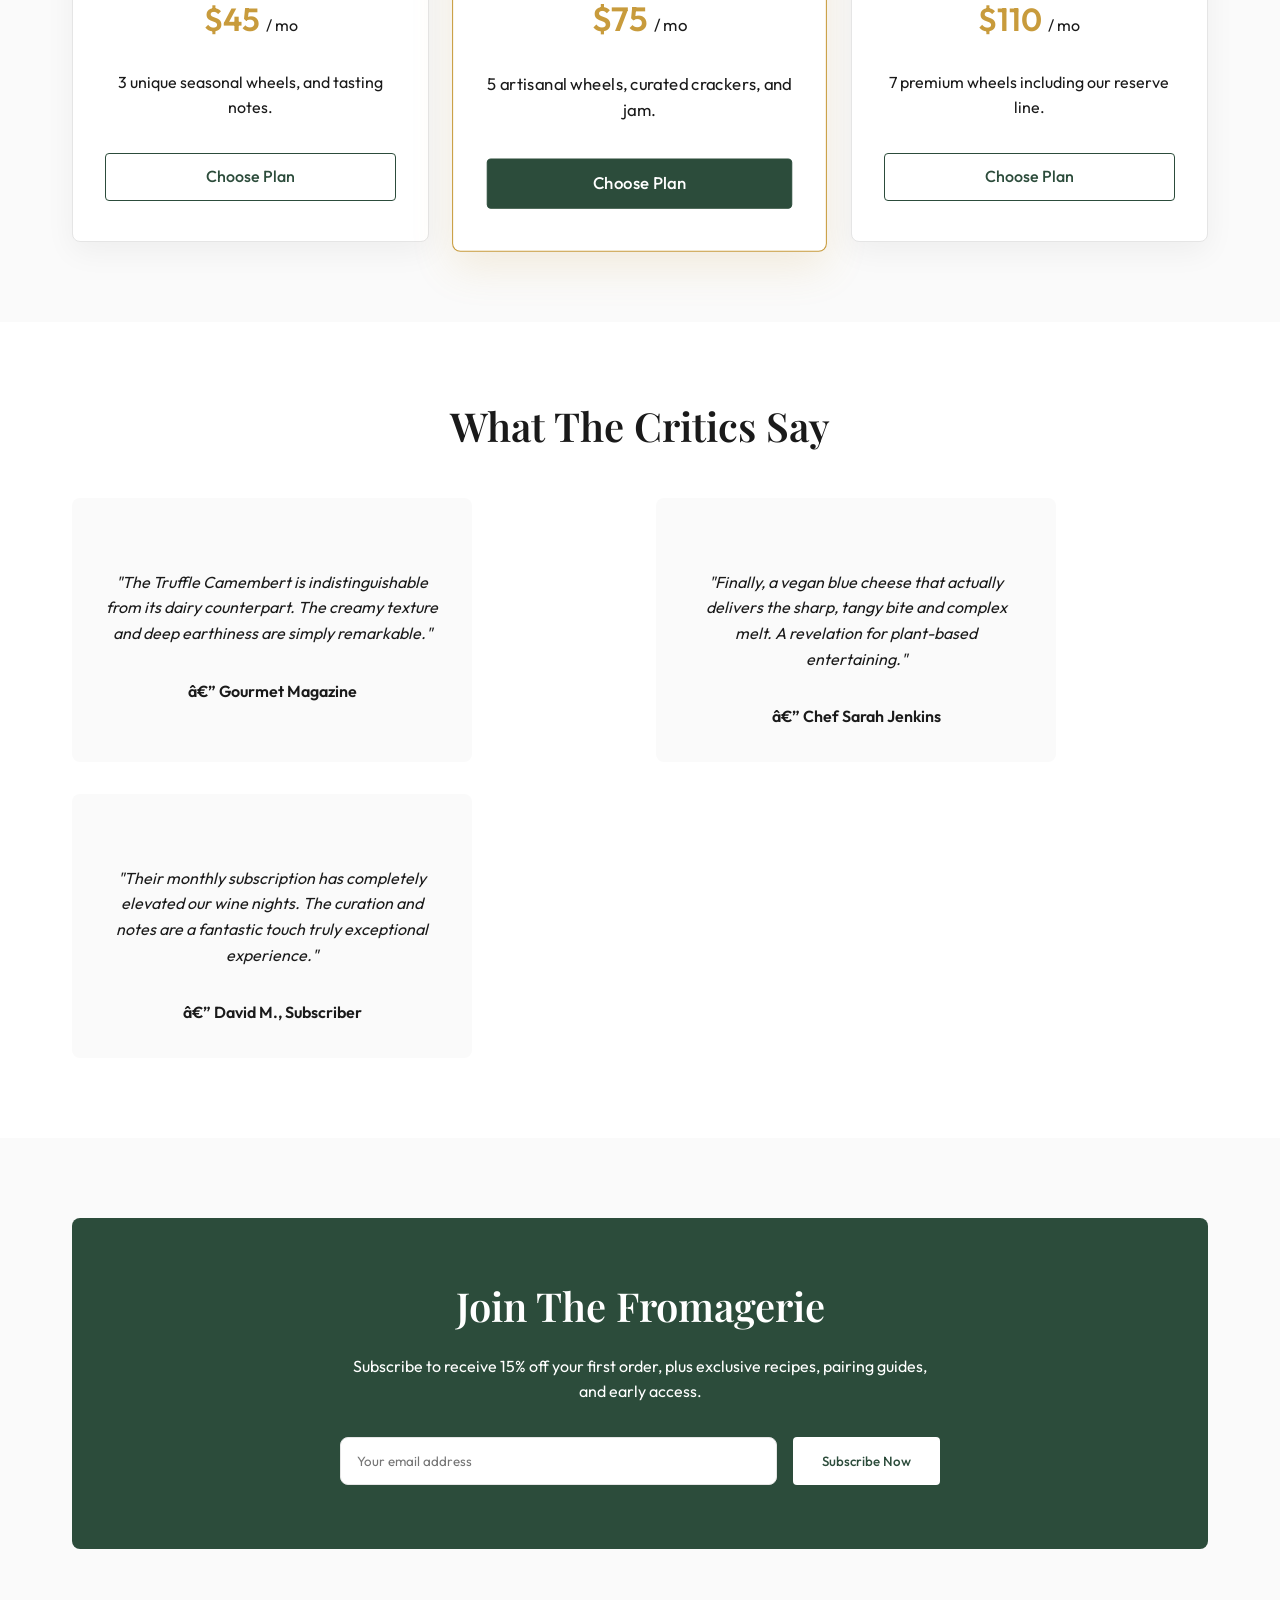
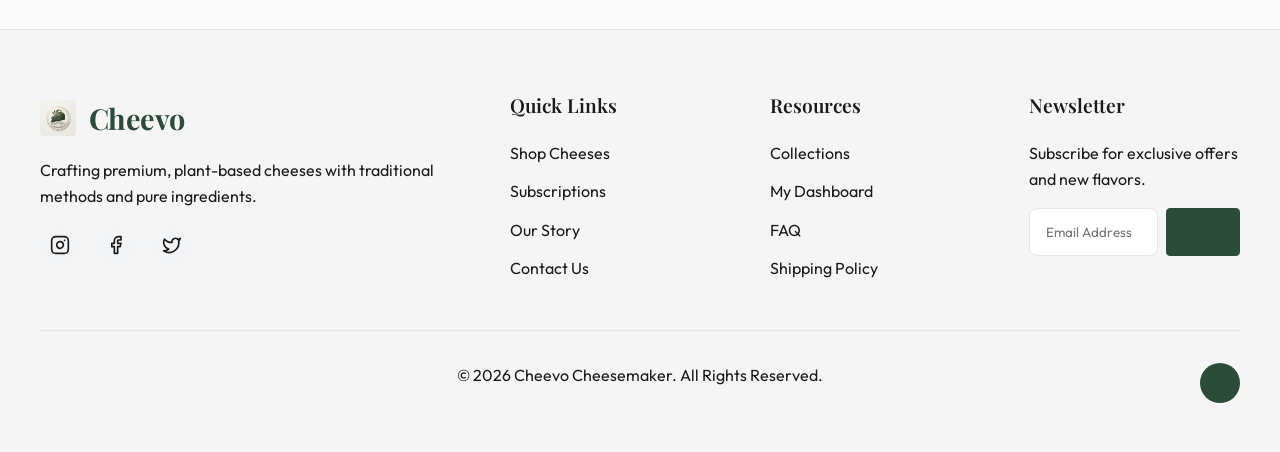
==== commit 7a2b7402: "corrections" ====
--- a/index.html
+++ b/index.html
@@ -1,4 +1,4 @@
-<!DOCTYPE html>
+﻿<!DOCTYPE html>
 <html lang="en">
 
 <head>
@@ -7,7 +7,7 @@
   <title>Cheevo | Artisanal Vegan Cheese</title>
   <meta name="description" content="Premium plant-based artisanal cheeses crafted for the sophisticated palate.">
   <link rel="stylesheet" href="style.css">
-  <link rel="icon" type="image/svg+xml" href="favicon.svg">
+  <link rel="icon" type="image/png" href="favicon.png">
 </head>
 
 <body>
@@ -15,12 +15,7 @@
   <header class="site-header">
     <div class="header-container">
       <a href="index.html" class="logo">
-        <svg width="32" height="32" viewBox="0 0 24 24" fill="none" stroke="currentColor" stroke-width="2.5"
-          stroke-linecap="round" stroke-linejoin="round" class="logo-icon">
-          <circle cx="12" cy="12" r="10" />
-          <path d="M8 12h8" />
-          <path d="M12 8v8" />
-        </svg> Cheevo
+        <img src="favicon.png" alt="Cheevo Logo" class="logo-icon-img"> Cheevo
       </a>
       <nav class="nav-menu">
         <a href="index.html" class="nav-link active">Home 1</a>
@@ -46,17 +41,12 @@
   <div class="mobile-menu-overlay" id="mobile-menu">
     <div class="mobile-menu-header">
       <a href="index.html" class="logo">
-        <svg width="32" height="32" viewBox="0 0 24 24" fill="none" stroke="currentColor" stroke-width="2.5"
-          stroke-linecap="round" stroke-linejoin="round" class="logo-icon">
-          <circle cx="12" cy="12" r="10" />
-          <path d="M8 12h8" />
-          <path d="M12 8v8" />
-        </svg> Cheevo
+        <img src="favicon.png" alt="Cheevo Logo" class="logo-icon-img"> Cheevo
       </a>
       <button class="icon-btn" id="close-menu"><i data-lucide="x"></i></button>
     </div>
     <div class="mobile-nav-links">
-      <a href="index.html">Home 1</a>
+      <a href="index.html" class="active">Home 1</a>
       <a href="home-2.html">Home 2</a>
       <a href="about.html">About</a>
       <a href="shop.html">Shop</a>
@@ -93,7 +83,7 @@
     </section>
 
     <!-- Section 2: Featured Cheeses -->
-    <section class="container" style="padding: var(--section-padding);">
+    <section class="container" style="padding: 5rem 2rem 3rem 2rem;">
       <h2 class="section-title fade-in">Featured Artisanal Wheels</h2>
       <div class="product-grid">
         <div class="product-card fade-in">
@@ -131,10 +121,10 @@
         <div class="product-card fade-in" style="transition-delay: 0.3s;">
           <div class="product-img">
             <img src="https://images.unsplash.com/photo-1596662951482-0c4ba74a6df6?q=80&w=1974&auto=format&fit=crop"
-              alt="Ash Coated Chèvre">
-          </div>
-          <div class="product-info">
-            <h3 class="product-title">Ash-Coated Chèvre</h3>
+              alt="Ash Coated ChÃ¨vre">
+          </div>
+          <div class="product-info">
+            <h3 class="product-title">Ash-Coated ChÃ¨vre</h3>
             <p class="product-price">$22.00</p>
             <a href="shop.html" class="btn btn-secondary" style="width:100%;">Add to Cart</a>
           </div>
@@ -164,7 +154,7 @@
     </section>
 
     <!-- Section 3: How It's Made -->
-    <section style="background: var(--card-bg); padding: var(--section-padding);">
+    <section style="background: var(--card-bg); padding: 3rem 0 5rem 0;">
       <div class="container pb-0">
         <div class="grid-stack">
           <div class="slide-in-left">
@@ -173,11 +163,11 @@
                 style="border-radius:var(--border-radius); height: 500px;">
             </div>
           </div>
-          <div class="slide-in-right">
-            <h2 class="section-title" style="text-align: left;">Artisanal Process, Plant-Based Innovation</h2>
+          <div class="slide-in-right" style="display: flex; flex-direction: column; align-items: center; text-align: center;">
+            <h2 class="section-title">Artisanal Process, Plant-Based Innovation</h2>
             <p class="mb-4">We merge centuries-old creamery techniques with modern plant-based innovation. Every wheel
               is handcrafted, cultured with bespoke probiotics, and aged in our temperature-controlled caves.</p>
-            <ul style="margin-bottom: 2rem;">
+            <ul style="margin-bottom: 2rem; display: inline-block; text-align: left;">
               <li style="display:flex; align-items:center; gap:1rem; margin-bottom:1rem;"><i data-lucide="check-circle"
                   style="color:var(--secondary-color);"></i> Organic, ethically sourced nuts</li>
               <li style="display:flex; align-items:center; gap:1rem; margin-bottom:1rem;"><i data-lucide="check-circle"
@@ -199,30 +189,38 @@
         </p>
       </div>
       <div class="grid-stack" style="gap:2rem; grid-template-columns: repeat(auto-fit, minmax(280px, 1fr));">
-        <div class="product-card fade-in" style="padding: 2rem; text-align:center;">
-          <h3 class="mb-2">Tasting Box</h3>
-          <p class="product-price" style="font-size: 2rem;">$45 <span
+        <div class="product-card fade-in"
+          style="padding: 2.5rem 2rem; text-align:center; display: flex; flex-direction: column; height: 100%;">
+          <div style="height: 2.5rem; margin-bottom: 1rem;"></div>
+          <!-- Spacing placeholder for alignment with middle card -->
+          <h3 class="mb-2" style="font-size: 1.75rem;">Tasting Box</h3>
+          <p class="product-price" style="font-size: 2rem; margin-bottom: 1.5rem;">$45 <span
               style="font-size:1rem; color:var(--text-color); font-weight:400;">/ mo</span></p>
-          <p class="mb-4">3 unique seasonal wheels, and tasting notes.</p>
-          <a href="subscription.html" class="btn btn-secondary" style="width:100%;">Choose Plan</a>
+          <p class="mb-4" style="flex-grow: 1;">3 unique seasonal wheels, and tasting notes.</p>
+          <a href="subscription.html" class="btn btn-secondary" style="width:100%; margin-top: auto;">Choose Plan</a>
         </div>
         <div class="product-card fade-in"
-          style="padding: 2rem; text-align:center; transform: scale(1.05); border-color: var(--secondary-color);">
-          <div
-            style="background:var(--secondary-color); color:#121212; padding:0.2rem 1rem; border-radius:20px; display:inline-block; font-size:0.8rem; font-weight:600; margin-bottom:1rem;">
-            MOST POPULAR</div>
-          <h3 class="mb-2">Entertainer's Box</h3>
-          <p class="product-price" style="font-size: 2rem;">$75 <span
+          style="padding: 2.5rem 2rem; text-align:center; transform: scale(1.05); border-color: var(--secondary-color); display: flex; flex-direction: column; height: 100%; box-shadow: 0 15px 40px rgba(200, 155, 60, 0.15);">
+          <div style="height: 2.5rem; margin-bottom: 1rem;">
+            <div
+              style="background:var(--secondary-color); color:#121212; padding:0.2rem 1rem; border-radius:20px; display:inline-block; font-size:0.8rem; font-weight:600;">
+              MOST POPULAR</div>
+          </div>
+          <h3 class="mb-2" style="font-size: 1.75rem;">Entertainer's Box</h3>
+          <p class="product-price" style="font-size: 2rem; margin-bottom: 1.5rem;">$75 <span
               style="font-size:1rem; color:var(--text-color); font-weight:400;">/ mo</span></p>
-          <p class="mb-4">5 artisanal wheels, curated crackers, and jam.</p>
-          <a href="subscription.html" class="btn btn-primary" style="width:100%;">Choose Plan</a>
-        </div>
-        <div class="product-card fade-in" style="padding: 2rem; text-align:center;">
-          <h3 class="mb-2">Gourmet Box</h3>
-          <p class="product-price" style="font-size: 2rem;">$110 <span
+          <p class="mb-4" style="flex-grow: 1;">5 artisanal wheels, curated crackers, and jam.</p>
+          <a href="subscription.html" class="btn btn-primary" style="width:100%; margin-top: auto;">Choose Plan</a>
+        </div>
+        <div class="product-card fade-in"
+          style="padding: 2.5rem 2rem; text-align:center; display: flex; flex-direction: column; height: 100%;">
+          <div style="height: 2.5rem; margin-bottom: 1rem;"></div>
+          <!-- Spacing placeholder for alignment with middle card -->
+          <h3 class="mb-2" style="font-size: 1.75rem;">Gourmet Box</h3>
+          <p class="product-price" style="font-size: 2rem; margin-bottom: 1.5rem;">$110 <span
               style="font-size:1rem; color:var(--text-color); font-weight:400;">/ mo</span></p>
-          <p class="mb-4">7 premium wheels including our reserve line.</p>
-          <a href="subscription.html" class="btn btn-secondary" style="width:100%;">Choose Plan</a>
+          <p class="mb-4" style="flex-grow: 1;">7 premium wheels including our reserve line.</p>
+          <a href="subscription.html" class="btn btn-secondary" style="width:100%; margin-top: auto;">Choose Plan</a>
         </div>
       </div>
     </section>
@@ -231,9 +229,9 @@
     <section style="background: var(--card-bg); padding: var(--section-padding);">
       <div class="container">
         <h2 class="section-title fade-in">What The Critics Say</h2>
-        <div class="grid-stack" style="gap:2rem; grid-template-columns: repeat(auto-fit, minmax(280px, 1fr));">
+        <div class="grid-stack" style="display:flex; flex-wrap:wrap; justify-content:center; gap:2rem;">
           <div class="fade-in text-center"
-            style="padding:2rem; border-radius:var(--border-radius); background:var(--bg-color);">
+            style="padding:2rem; border-radius:var(--border-radius); background:var(--bg-color); flex: 1 1 300px; max-width: 400px; ">
             <div
               style="color:var(--secondary-color); margin-bottom:1rem; display:flex; gap:0.2rem; justify-content:center;">
               <i data-lucide="star" fill="currentColor"></i><i data-lucide="star" fill="currentColor"></i><i
@@ -242,10 +240,10 @@
             </div>
             <p class="mb-4" style="font-style:italic;">"The Truffle Camembert is indistinguishable from its dairy
               counterpart. The creamy texture and deep earthiness are simply remarkable."</p>
-            <p style="font-weight:600;">— Gourmet Magazine</p>
+            <p style="font-weight:600;">â€” Gourmet Magazine</p>
           </div>
           <div class="fade-in text-center"
-            style="padding:2rem; border-radius:var(--border-radius); background:var(--bg-color); transition-delay:0.1s;">
+            style="padding:2rem; border-radius:var(--border-radius); background:var(--bg-color); transition-delay:0.1s; flex: 1 1 300px; max-width: 400px; ">
             <div
               style="color:var(--secondary-color); margin-bottom:1rem; display:flex; gap:0.2rem; justify-content:center;">
               <i data-lucide="star" fill="currentColor"></i><i data-lucide="star" fill="currentColor"></i><i
@@ -254,10 +252,10 @@
             </div>
             <p class="mb-4" style="font-style:italic;">"Finally, a vegan blue cheese that actually delivers the sharp,
               tangy bite and complex melt. A revelation for plant-based entertaining."</p>
-            <p style="font-weight:600;">— Chef Sarah Jenkins</p>
+            <p style="font-weight:600;">â€” Chef Sarah Jenkins</p>
           </div>
           <div class="fade-in text-center"
-            style="padding:2rem; border-radius:var(--border-radius); background:var(--bg-color); transition-delay:0.2s;">
+            style="padding:2rem; border-radius:var(--border-radius); background:var(--bg-color); transition-delay:0.2s; flex: 1 1 300px; max-width: 400px; ">
             <div
               style="color:var(--secondary-color); margin-bottom:1rem; display:flex; gap:0.2rem; justify-content:center;">
               <i data-lucide="star" fill="currentColor"></i><i data-lucide="star" fill="currentColor"></i><i
@@ -265,8 +263,8 @@
                 data-lucide="star" fill="currentColor"></i>
             </div>
             <p class="mb-4" style="font-style:italic;">"Their monthly subscription has completely elevated our wine
-              nights. The curation and notes are a fantastic touch."</p>
-            <p style="font-weight:600;">— David M., Subscriber</p>
+              nights. The curation and notes are a fantastic touch truly exceptional experience."</p>
+            <p style="font-weight:600;">â€” David M., Subscriber</p>
           </div>
         </div>
       </div>
@@ -299,12 +297,7 @@
     <div class="footer-grid fade-in">
       <div class="footer-col">
         <a href="index.html" class="logo mb-2">
-          <svg width="32" height="32" viewBox="0 0 24 24" fill="none" stroke="currentColor" stroke-width="2.5"
-            stroke-linecap="round" stroke-linejoin="round" class="logo-icon">
-            <circle cx="12" cy="12" r="10" />
-            <path d="M8 12h8" />
-            <path d="M12 8v8" />
-          </svg> Cheevo
+          <img src="favicon.png" alt="Cheevo Logo" class="logo-icon-img"> Cheevo
         </a>
         <p>Crafting premium, plant-based cheeses with traditional methods and pure ingredients.</p>
         <div class="social-icons">
@@ -368,4 +361,5 @@
   <script src="script.js"></script>
 </body>
 
-</html>+</html>
+
--- a/style.css
+++ b/style.css
@@ -230,7 +230,7 @@
   display: inline-flex !important;
   align-items: center !important;
   justify-content: flex-start !important;
-  gap: 0.6rem !important;
+  gap: 0.8rem !important;
   font-family: var(--font-heading) !important;
   font-size: 1.8rem !important;
   font-weight: 700 !important;
@@ -238,10 +238,18 @@
   letter-spacing: -0.5px !important;
   white-space: nowrap !important;
   text-decoration: none !important;
-  line-height: normal !important;
+  line-height: 1 !important;
   transition: opacity 0.3s ease !important;
-  height: 40px !important;
-  margin-right: 2.5rem !important;
+  height: 48px !important;
+  margin-inline-end: 2.5rem !important;
+}
+
+.logo-icon-img {
+  width: 36px !important;
+  height: 36px !important;
+  object-fit: contain !important;
+  display: block !important;
+  border-radius: 4px;
 }
 
 [data-theme="dark"] .logo {
@@ -425,6 +433,13 @@
   .mobile-nav-links a {
     font-size: 1.25rem;
     font-family: var(--font-heading);
+    transition: var(--transition);
+    color: var(--text-color);
+  }
+
+  .mobile-nav-links a.active {
+    color: var(--secondary-color);
+    font-weight: 600;
   }
 
   .mobile-actions {
@@ -649,6 +664,8 @@
   box-shadow: var(--shadow);
   border: 1px solid var(--border-color);
   transition: var(--transition);
+  display: flex;
+  flex-direction: column;
 }
 
 .product-card:hover {
@@ -676,6 +693,13 @@
 .product-info {
   padding: 1.5rem;
   text-align: center;
+  flex: 1;
+  display: flex;
+  flex-direction: column;
+}
+
+.product-info .btn {
+  margin-top: auto;
 }
 
 .product-title {
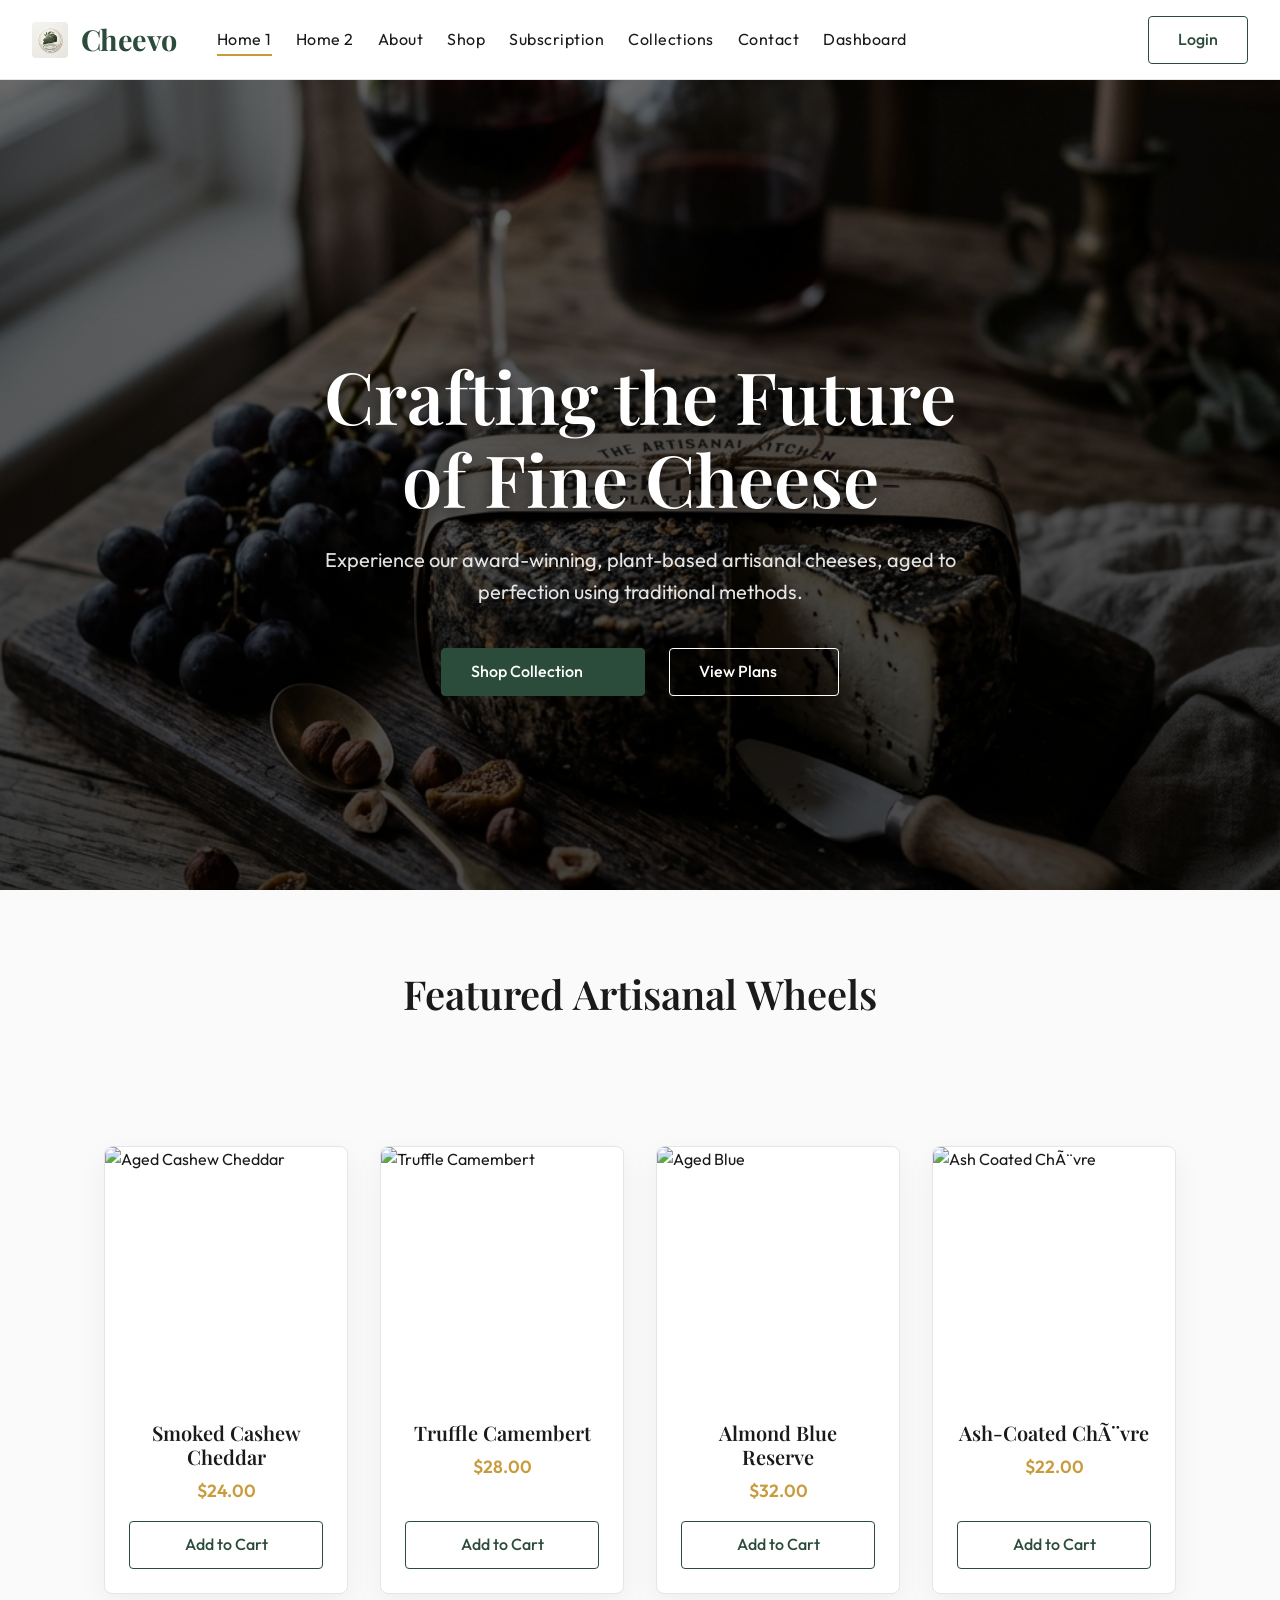
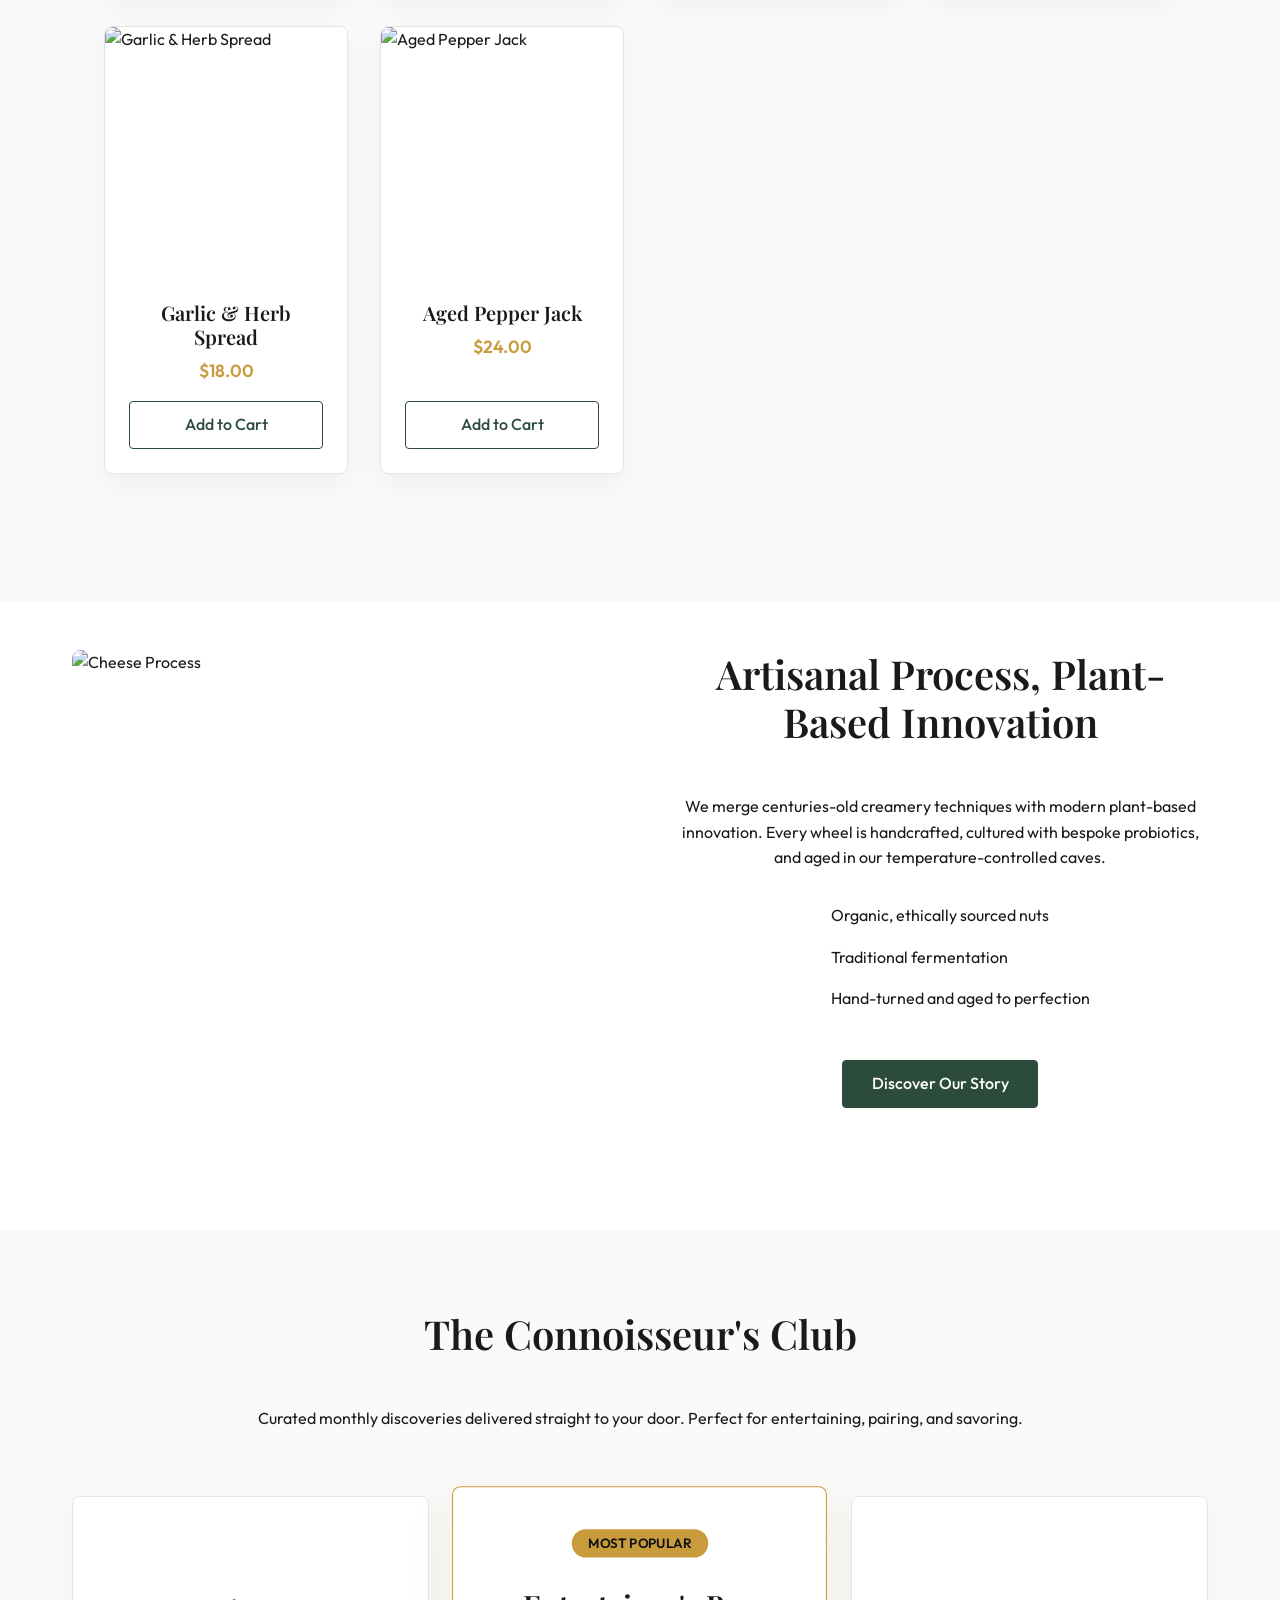
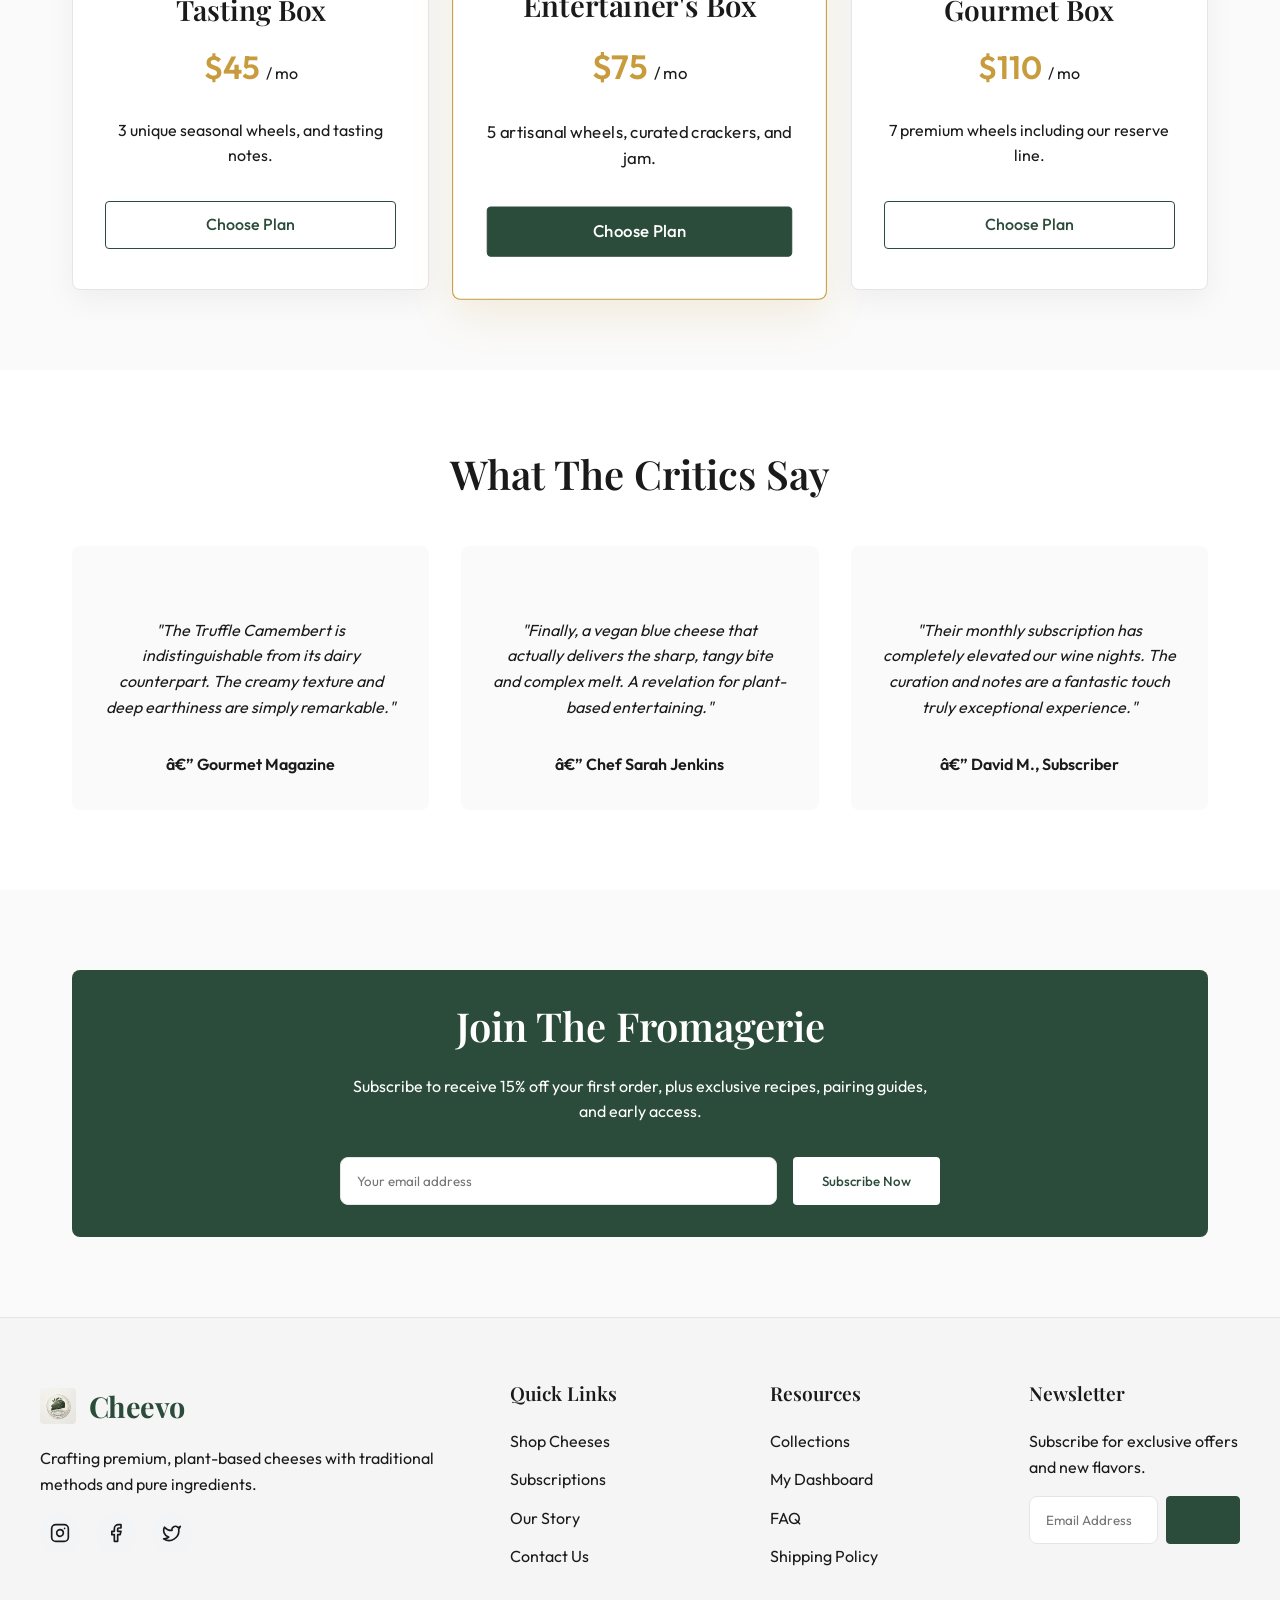
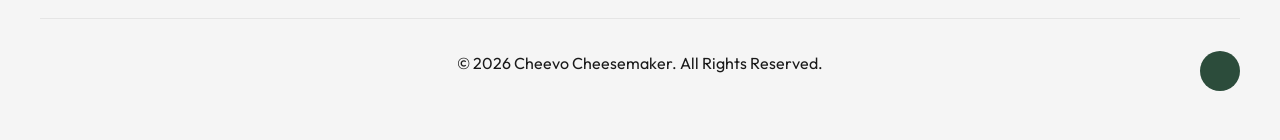
==== commit 300e1a28: "alignment" ====
--- a/index.html
+++ b/index.html
@@ -1,4 +1,4 @@
-﻿<!DOCTYPE html>
+<!DOCTYPE html>
 <html lang="en">
 
 <head>
@@ -225,13 +225,12 @@
       </div>
     </section>
 
-    <!-- Section 5: Testimonials -->
     <section style="background: var(--card-bg); padding: var(--section-padding);">
       <div class="container">
         <h2 class="section-title fade-in">What The Critics Say</h2>
-        <div class="grid-stack" style="display:flex; flex-wrap:wrap; justify-content:center; gap:2rem;">
-          <div class="fade-in text-center"
-            style="padding:2rem; border-radius:var(--border-radius); background:var(--bg-color); flex: 1 1 300px; max-width: 400px; ">
+        <div style="display:flex; flex-wrap:wrap; justify-content:center; gap:2rem;">
+          <div class="testimonial-card fade-in text-center"
+            style="background:var(--bg-color);">
             <div
               style="color:var(--secondary-color); margin-bottom:1rem; display:flex; gap:0.2rem; justify-content:center;">
               <i data-lucide="star" fill="currentColor"></i><i data-lucide="star" fill="currentColor"></i><i
@@ -242,8 +241,8 @@
               counterpart. The creamy texture and deep earthiness are simply remarkable."</p>
             <p style="font-weight:600;">â€” Gourmet Magazine</p>
           </div>
-          <div class="fade-in text-center"
-            style="padding:2rem; border-radius:var(--border-radius); background:var(--bg-color); transition-delay:0.1s; flex: 1 1 300px; max-width: 400px; ">
+          <div class="testimonial-card fade-in text-center"
+            style="background:var(--bg-color); transition-delay:0.1s;">
             <div
               style="color:var(--secondary-color); margin-bottom:1rem; display:flex; gap:0.2rem; justify-content:center;">
               <i data-lucide="star" fill="currentColor"></i><i data-lucide="star" fill="currentColor"></i><i
@@ -254,8 +253,8 @@
               tangy bite and complex melt. A revelation for plant-based entertaining."</p>
             <p style="font-weight:600;">â€” Chef Sarah Jenkins</p>
           </div>
-          <div class="fade-in text-center"
-            style="padding:2rem; border-radius:var(--border-radius); background:var(--bg-color); transition-delay:0.2s; flex: 1 1 300px; max-width: 400px; ">
+          <div class="testimonial-card fade-in text-center"
+            style="background:var(--bg-color); transition-delay:0.2s;">
             <div
               style="color:var(--secondary-color); margin-bottom:1rem; display:flex; gap:0.2rem; justify-content:center;">
               <i data-lucide="star" fill="currentColor"></i><i data-lucide="star" fill="currentColor"></i><i
@@ -273,7 +272,7 @@
     <!-- Section 6: Newsletter CTA -->
     <section class="container" style="padding: var(--section-padding);">
       <div
-        style="background:var(--primary-color); color:#fff; padding:4rem; border-radius:var(--border-radius); text-align:center; position:relative; overflow:hidden;"
+        style="background:var(--primary-color); color:#fff; padding:2rem; border-radius:var(--border-radius); text-align:center; position:relative; overflow:hidden;"
         class="fade-in">
         <div style="position:relative; z-index:2; max-width:600px; margin:0 auto;">
           <h2 class="mb-3" style="font-family:var(--font-heading); font-size:2.5rem;">Join The Fromagerie</h2>
--- a/style.css
+++ b/style.css
@@ -53,6 +53,8 @@
 
 html {
   scroll-behavior: smooth;
+  overflow-x: hidden;
+  width: 100%;
 }
 
 body {
@@ -60,9 +62,10 @@
   background-color: var(--bg-color);
   color: var(--text-color);
   line-height: 1.6;
-  overflow-x: hidden; /* Fallback for safe layout */
+  overflow-x: hidden;
   width: 100%;
   transition: background-color 0.3s, color 0.3s;
+  position: relative;
 }
 
 /* Global Responsive Layout Fixes */
@@ -72,6 +75,7 @@
 
 html, body {
   max-width: 100%;
+  overflow-x: hidden;
 }
 
 .container {
@@ -128,9 +132,22 @@
   height: auto;
   border-radius: var(--border-radius);
   object-fit: cover;
-}
-
-/* Typography styles */
+  display: block;
+}
+
+.testimonial-card {
+  padding: 2rem;
+  border-radius: var(--border-radius);
+  flex: 1 1 280px;
+  max-width: 400px;
+  display: flex;
+  flex-direction: column;
+  transition: transform 0.3s ease;
+}
+
+.testimonial-card:hover {
+  transform: translateY(-5px);
+}
 .section-title {
   font-size: 2.5rem;
   text-align: center;
@@ -652,7 +669,7 @@
 /* Featured Cheeses */
 .product-grid {
   display: grid;
-  grid-template-columns: repeat(auto-fit, minmax(280px, 1fr));
+  grid-template-columns: repeat(auto-fit, minmax(240px, 1fr));
   gap: 2rem;
   padding: var(--section-padding);
 }
@@ -1081,3 +1098,77 @@
     display: block;
   }
 }
+
+/* Responsive Fixes for Horizontal Scrolling & Content Fitting */
+@media (max-width: 768px) {
+  :root {
+    --section-padding: 3rem 1.25rem;
+  }
+
+  .container {
+    padding: 0 1.25rem !important;
+  }
+
+  .hero-1-content, 
+  .hero-2-content,
+  .hero-1-title,
+  .hero-2-title {
+    padding-left: 1rem !important;
+    padding-right: 1rem !important;
+    max-width: 100% !important;
+  }
+
+  .hero-1-title { font-size: 2.8rem !important; }
+  .hero-2-title { font-size: 2.5rem !important; }
+
+  /* Handle large inline paddings */
+  [style*="padding: 10rem"], [style*="padding:10rem"] {
+    padding: 5rem 1.25rem !important;
+  }
+
+  [style*="padding:4rem"], [style*="padding: 4rem"] {
+    padding: 2rem 1.25rem !important;
+  }
+
+  .form-input {
+    min-width: 0 !important;
+    width: 100% !important;
+  }
+
+  .product-grid, .grid-stack {
+    gap: 1.5rem !important;
+  }
+
+  .product-card, 
+  .auth-card, 
+  .dash-box,
+  .flavor-profile-card {
+    max-width: 100% !important;
+    min-width: 0 !important;
+    flex-basis: 100% !important;
+  }
+
+  /* Ensure long text doesn't push width */
+  h1, h2, h3, p, a, span {
+    overflow-wrap: break-word;
+    word-wrap: break-word;
+    hyphens: auto;
+  }
+
+  /* Fix for elements that might have large fixed heights on mobile */
+  [style*="height: 500px"], [style*="height:500px"] {
+    height: 300px !important;
+  }
+
+  .testimonial-card {
+    flex: 1 1 100% !important;
+    max-width: 100% !important;
+    min-width: 0 !important;
+    padding: 1.5rem 1rem !important;
+  }
+}
+
+@media (max-width: 480px) {
+  .hero-1-title { font-size: 2.2rem !important; }
+  .section-title { font-size: 2rem !important; }
+}
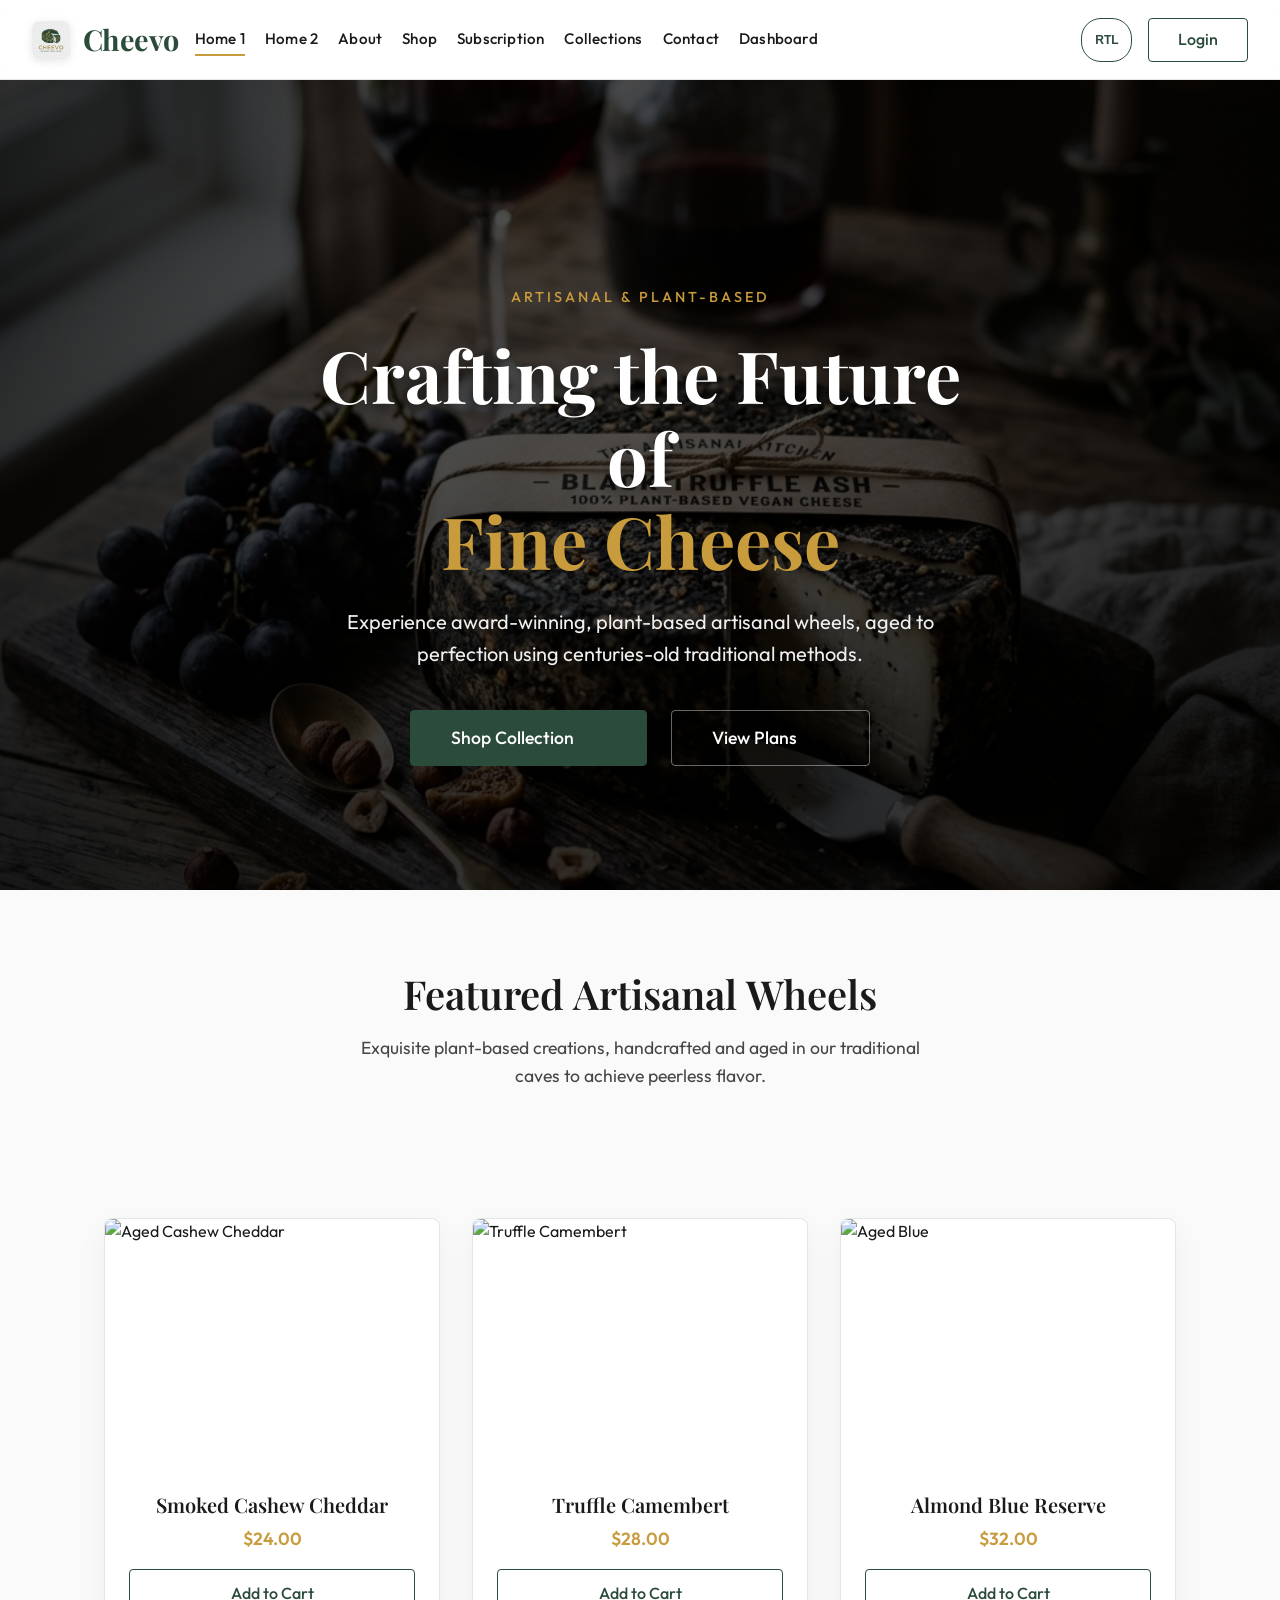
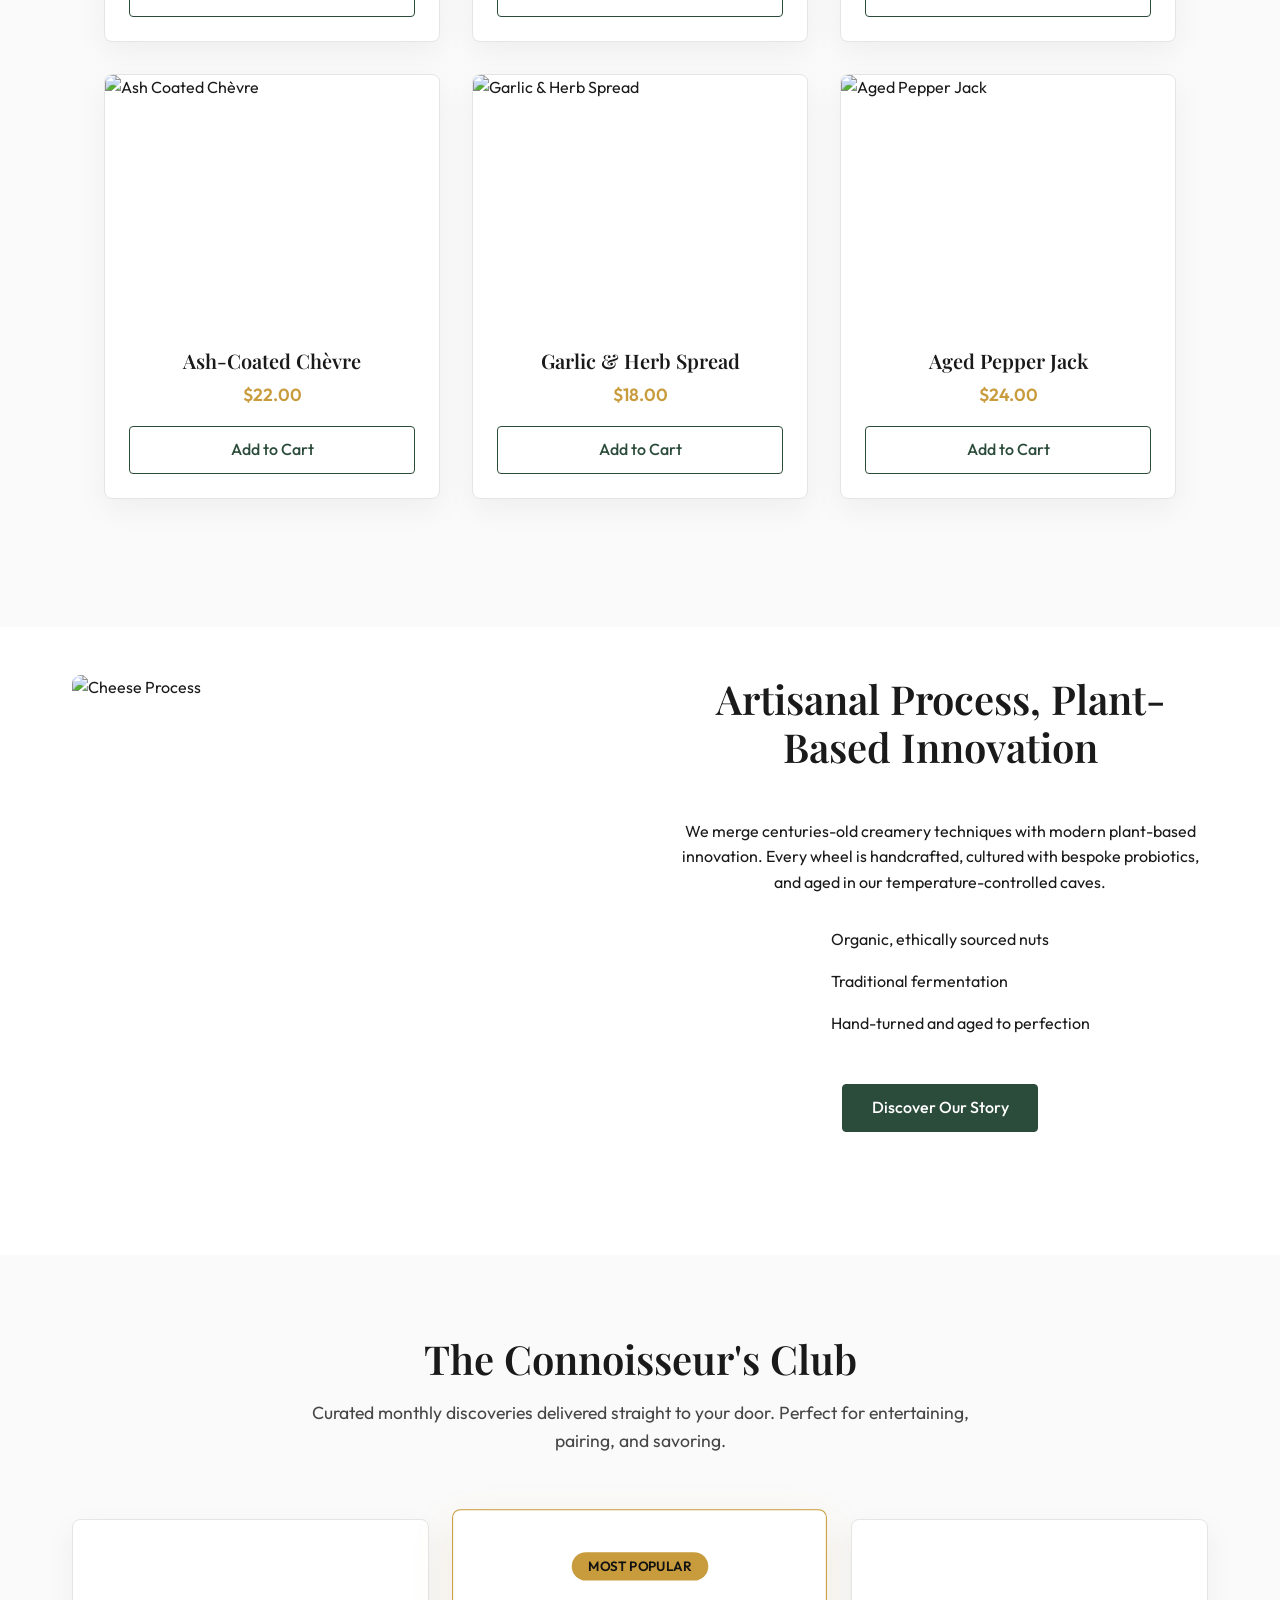
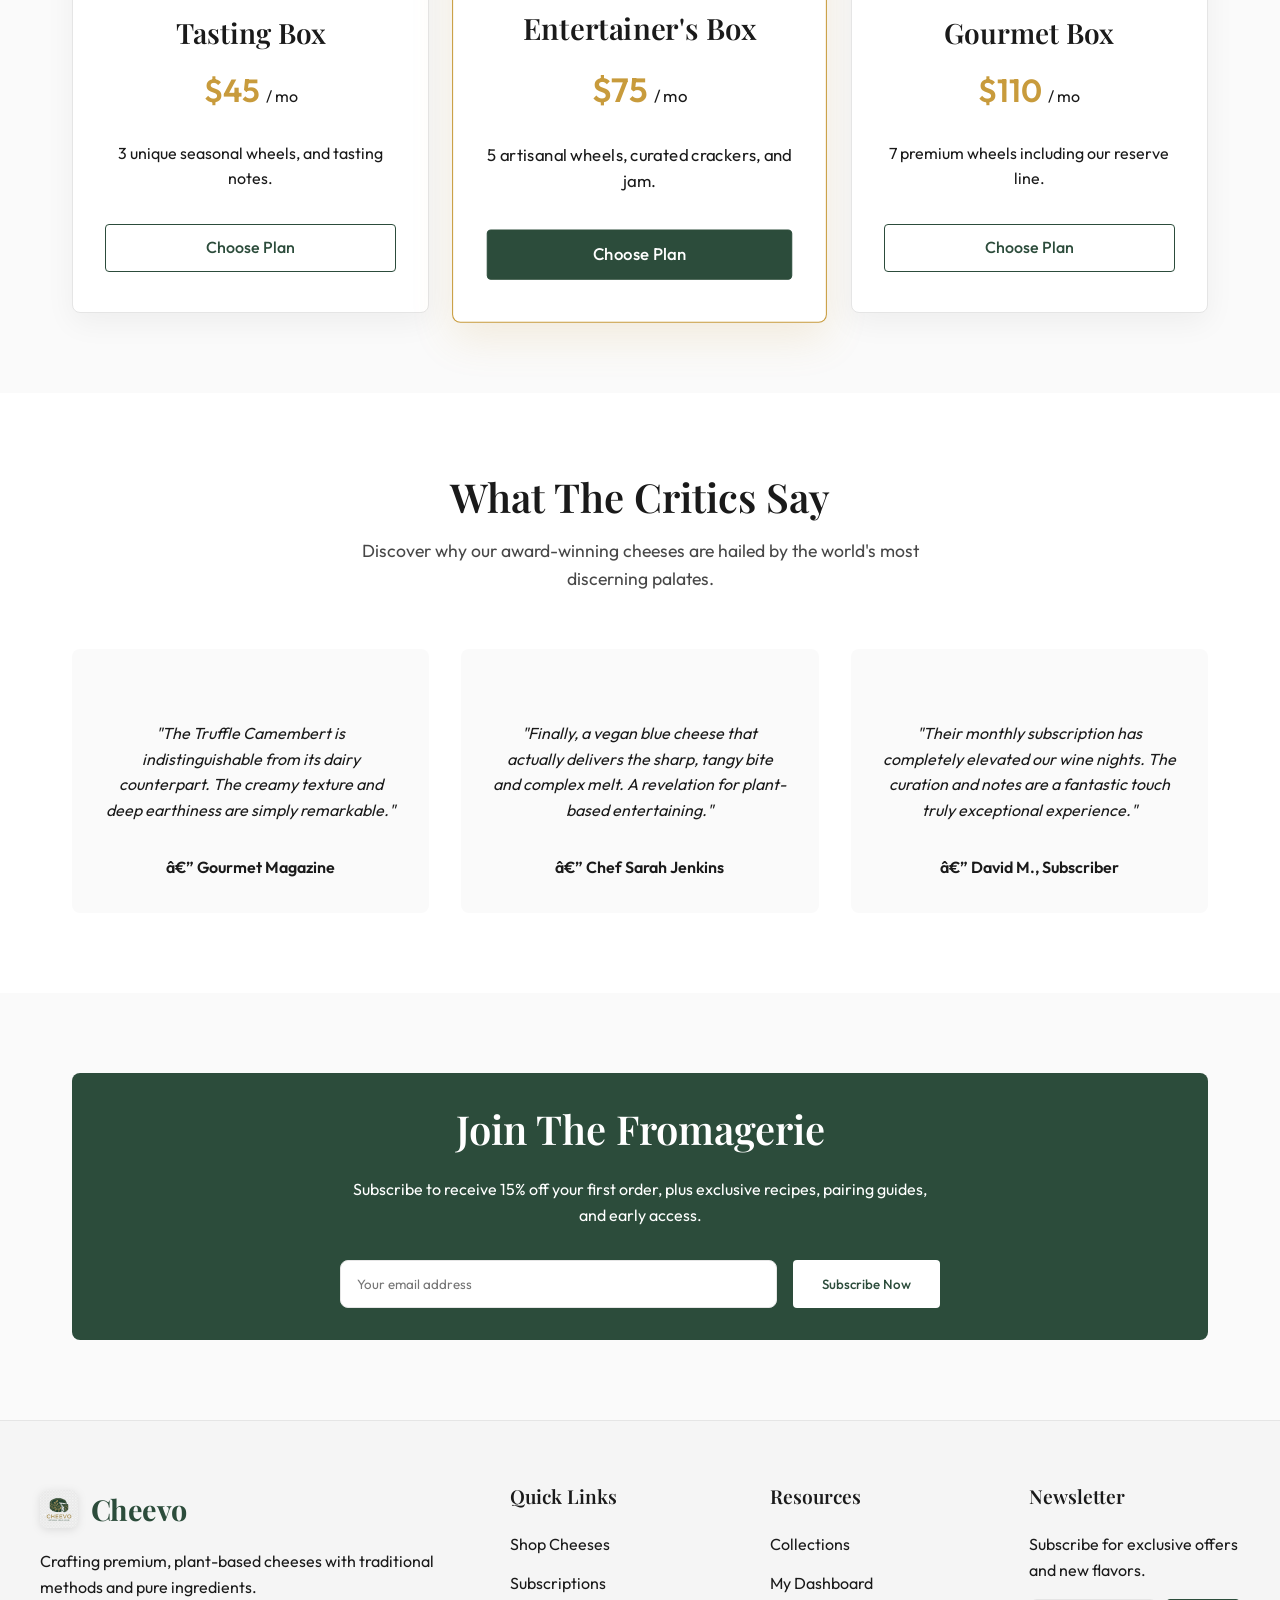
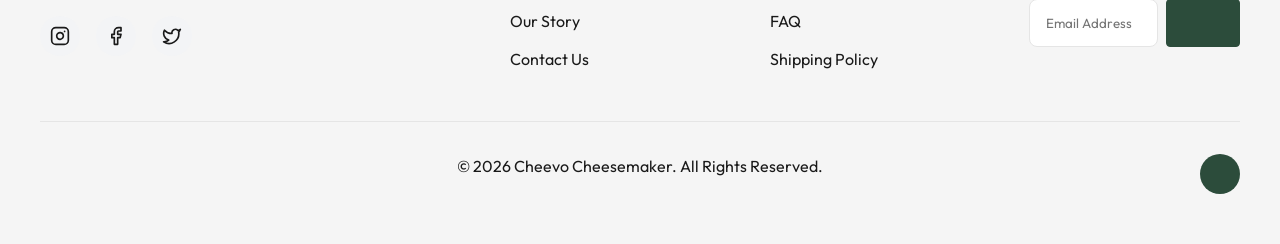
==== commit ef798706: "changes" ====
--- a/index.html
+++ b/index.html
@@ -15,7 +15,7 @@
   <header class="site-header">
     <div class="header-container">
       <a href="index.html" class="logo">
-        <img src="favicon.png" alt="Cheevo Logo" class="logo-icon-img"> Cheevo
+        <img src="brand-logo.png" alt="Cheevo Logo" class="logo-icon-img"> Cheevo
       </a>
       <nav class="nav-menu">
         <a href="index.html" class="nav-link active">Home 1</a>
@@ -30,7 +30,7 @@
       <div class="header-actions">
 
         <button class="icon-btn" id="theme-toggle"><i data-lucide="moon"></i></button>
-        <button class="icon-btn" id="rtl-toggle"><i data-lucide="align-right"></i></button>
+        <button class="icon-btn rtl-toggle-btn" id="rtl-toggle">RTL</button>
         <a href="login.html" class="btn btn-secondary login-btn">Login</a>
       </div>
       <button class="icon-btn menu-toggle" id="menu-toggle"><i data-lucide="menu"></i></button>
@@ -41,7 +41,7 @@
   <div class="mobile-menu-overlay" id="mobile-menu">
     <div class="mobile-menu-header">
       <a href="index.html" class="logo">
-        <img src="favicon.png" alt="Cheevo Logo" class="logo-icon-img"> Cheevo
+        <img src="brand-logo.png" alt="Cheevo Logo" class="logo-icon-img"> Cheevo
       </a>
       <button class="icon-btn" id="close-menu"><i data-lucide="x"></i></button>
     </div>
@@ -59,8 +59,7 @@
       <div style="display:flex; gap:1rem; margin-bottom:1rem; justify-content:center;">
         <button class="icon-btn" id="mobile-theme-toggle" style="background:var(--border-color);"><i
             data-lucide="moon"></i></button>
-        <button class="icon-btn" id="mobile-rtl-toggle" style="background:var(--border-color);"><i
-            data-lucide="align-right"></i></button>
+        <button class="icon-btn rtl-toggle-btn" id="mobile-rtl-toggle" style="background:var(--border-color);">RTL</button>
       </div>
       <a href="login.html" class="btn btn-secondary text-center" style="width:100%;">Login</a>
     </div>
@@ -70,14 +69,16 @@
     <!-- Section 1: Hero -->
     <section class="hero-1">
       <div class="hero-1-bg"></div>
-      <div class="hero-1-content slide-in-left">
-        <h1 class="hero-1-title">Crafting the Future of Fine Cheese</h1>
-        <p class="hero-1-subtitle">Experience our award-winning, plant-based artisanal cheeses, aged to perfection using
-          traditional methods.</p>
-        <div class="hero-1-actions">
-          <a href="shop.html" class="btn btn-primary">Shop Collection <i data-lucide="shopping-bag"></i></a>
-          <a href="subscription.html" class="btn btn-secondary" style="color:#fff; border-color:#fff;">View Plans <i
-              data-lucide="arrow-right"></i></a>
+      <div class="hero-1-overlay"></div>
+      <div class="container hero-container-centered">
+        <div class="hero-1-content fade-in-up">
+          <span class="hero-tagline">Artisanal & Plant-Based</span>
+          <h1 class="hero-1-title">Crafting the Future of <br><span class="text-accent">Fine Cheese</span></h1>
+          <p class="hero-1-subtitle">Experience award-winning, plant-based artisanal wheels, aged to perfection using centuries-old traditional methods.</p>
+          <div class="hero-1-actions">
+            <a href="shop.html" class="btn btn-primary btn-lg">Shop Collection <i data-lucide="shopping-bag"></i></a>
+            <a href="subscription.html" class="btn btn-outline-white btn-lg">View Plans <i data-lucide="arrow-right"></i></a>
+          </div>
         </div>
       </div>
     </section>
@@ -85,6 +86,7 @@
     <!-- Section 2: Featured Cheeses -->
     <section class="container" style="padding: 5rem 2rem 3rem 2rem;">
       <h2 class="section-title fade-in">Featured Artisanal Wheels</h2>
+      <p class="section-subtitle fade-in" style="text-align:center; margin-top:-2rem; margin-bottom:3rem; opacity:0.8; max-width:600px; margin-left:auto; margin-right:auto;">Exquisite plant-based creations, handcrafted and aged in our traditional caves to achieve peerless flavor.</p>
       <div class="product-grid">
         <div class="product-card fade-in">
           <div class="product-img">
@@ -121,10 +123,10 @@
         <div class="product-card fade-in" style="transition-delay: 0.3s;">
           <div class="product-img">
             <img src="https://images.unsplash.com/photo-1596662951482-0c4ba74a6df6?q=80&w=1974&auto=format&fit=crop"
-              alt="Ash Coated ChÃ¨vre">
-          </div>
-          <div class="product-info">
-            <h3 class="product-title">Ash-Coated ChÃ¨vre</h3>
+              alt="Ash Coated Chèvre">
+          </div>
+          <div class="product-info">
+            <h3 class="product-title">Ash-Coated Chèvre</h3>
             <p class="product-price">$22.00</p>
             <a href="shop.html" class="btn btn-secondary" style="width:100%;">Add to Cart</a>
           </div>
@@ -185,8 +187,7 @@
     <section class="container" style="padding: var(--section-padding);">
       <div style="text-align:center; max-width:800px; margin: 0 auto; margin-bottom: 4rem;" class="fade-in">
         <h2 class="section-title">The Connoisseur's Club</h2>
-        <p>Curated monthly discoveries delivered straight to your door. Perfect for entertaining, pairing, and savoring.
-        </p>
+        <p class="section-subtitle" style="margin-top:-2rem; margin-bottom:1.5rem;">Curated monthly discoveries delivered straight to your door. Perfect for entertaining, pairing, and savoring.</p>
       </div>
       <div class="grid-stack" style="gap:2rem; grid-template-columns: repeat(auto-fit, minmax(280px, 1fr));">
         <div class="product-card fade-in"
@@ -228,6 +229,7 @@
     <section style="background: var(--card-bg); padding: var(--section-padding);">
       <div class="container">
         <h2 class="section-title fade-in">What The Critics Say</h2>
+        <p class="section-subtitle fade-in" style="text-align:center; margin-top:-2rem; margin-bottom:3.5rem; opacity:0.8; max-width:600px; margin-left:auto; margin-right:auto;">Discover why our award-winning cheeses are hailed by the world's most discerning palates.</p>
         <div style="display:flex; flex-wrap:wrap; justify-content:center; gap:2rem;">
           <div class="testimonial-card fade-in text-center"
             style="background:var(--bg-color);">
@@ -296,7 +298,7 @@
     <div class="footer-grid fade-in">
       <div class="footer-col">
         <a href="index.html" class="logo mb-2">
-          <img src="favicon.png" alt="Cheevo Logo" class="logo-icon-img"> Cheevo
+          <img src="brand-logo.png" alt="Cheevo Logo" class="logo-icon-img"> Cheevo
         </a>
         <p>Crafting premium, plant-based cheeses with traditional methods and pure ingredients.</p>
         <div class="social-icons">
--- a/style.css
+++ b/style.css
@@ -2,11 +2,13 @@
 
 :root {
   /* Colors */
-  --primary-color: #2c4c3b; /* Deep Earthy Green */
+  --primary-color: #2c4c3b;
+  /* Deep Earthy Green */
   --primary-hover: #1f362a;
-  --secondary-color: #c89b3c; /* Elegant Gold */
+  --secondary-color: #c89b3c;
+  /* Elegant Gold */
   --secondary-hover: #b08630;
-  
+
   /* Light Theme */
   --bg-color: #fafafa;
   --text-color: #1a1a1a;
@@ -73,7 +75,8 @@
   box-sizing: border-box;
 }
 
-html, body {
+html,
+body {
   max-width: 100%;
   overflow-x: hidden;
 }
@@ -105,7 +108,12 @@
   }
 }
 
-h1, h2, h3, h4, h5, h6 {
+h1,
+h2,
+h3,
+h4,
+h5,
+h6 {
   font-family: var(--font-heading);
   font-weight: 600;
   line-height: 1.2;
@@ -148,11 +156,24 @@
 .testimonial-card:hover {
   transform: translateY(-5px);
 }
+
 .section-title {
   font-size: 2.5rem;
   text-align: center;
   margin-bottom: 3rem;
   position: relative;
+}
+
+.section-subtitle {
+  font-size: 1.1rem;
+  text-align: center;
+  margin-bottom: 3rem;
+  max-width: 700px;
+  margin-left: auto;
+  margin-right: auto;
+  opacity: 0.8;
+  line-height: 1.6;
+  font-weight: 400;
 }
 
 [data-lucide] {
@@ -256,17 +277,26 @@
   white-space: nowrap !important;
   text-decoration: none !important;
   line-height: 1 !important;
-  transition: opacity 0.3s ease !important;
+  transition: all 0.3s ease !important;
   height: 48px !important;
-  margin-inline-end: 2.5rem !important;
+  margin-inline-end: 1rem !important;
 }
 
 .logo-icon-img {
-  width: 36px !important;
-  height: 36px !important;
+  width: 38px !important;
+  height: 38px !important;
   object-fit: contain !important;
   display: block !important;
-  border-radius: 4px;
+  transition: transform 0.3s ease, filter 0.3s ease !important;
+  filter: drop-shadow(0 2px 4px rgba(0, 0, 0, 0.1));
+}
+
+[data-theme="dark"] .logo-icon-img {
+  filter: drop-shadow(0 2px 8px rgba(255, 255, 255, 0.1)) brightness(1.1);
+}
+
+.logo:hover .logo-icon-img {
+  transform: scale(1.05) rotate(-3deg);
 }
 
 [data-theme="dark"] .logo {
@@ -274,7 +304,8 @@
 }
 
 .logo:hover {
-  opacity: 0.85 !important;
+  opacity: 1 !important;
+  color: var(--secondary-hover) !important;
 }
 
 .logo-icon {
@@ -290,13 +321,14 @@
   display: flex;
   align-items: center;
   justify-content: center;
-  gap: 1.5rem;
+  gap: 1.25rem;
   white-space: nowrap;
 }
 
 .nav-link {
-  font-weight: 400;
-  letter-spacing: 0.5px;
+  font-weight: 500;
+  font-size: 0.95rem;
+  letter-spacing: 0.2px;
   position: relative;
 }
 
@@ -324,6 +356,14 @@
   gap: 1rem;
 }
 
+.header-actions .icon-btn,
+.header-actions .btn {
+  height: 44px !important;
+  display: flex !important;
+  align-items: center !important;
+  justify-content: center !important;
+}
+
 .icon-btn {
   background: transparent;
   border: none;
@@ -342,6 +382,22 @@
   background: var(--border-color);
 }
 
+.rtl-toggle-btn {
+  width: auto !important;
+  padding: 0 0.8rem !important;
+  border-radius: 20px !important;
+  font-weight: 700 !important;
+  font-size: 0.75rem !important;
+  background: var(--accent-soft) !important;
+  color: var(--primary-color) !important;
+  border: 1px solid var(--primary-color) !important;
+}
+
+[data-theme="dark"] .rtl-toggle-btn {
+  color: var(--secondary-color) !important;
+  border-color: var(--secondary-color) !important;
+}
+
 .menu-toggle {
   display: none;
 }
@@ -395,16 +451,21 @@
   .nav-menu {
     gap: 1rem;
   }
+
   .nav-link {
     font-size: 0.9rem;
   }
 }
 
 @media (max-width: 900px) {
-  .nav-menu, .header-actions .btn, .header-actions #theme-toggle, .header-actions #rtl-toggle {
+
+  .nav-menu,
+  .header-actions .btn,
+  .header-actions #theme-toggle,
+  .header-actions #rtl-toggle {
     display: none;
   }
-  
+
   .menu-toggle {
     display: flex;
   }
@@ -424,7 +485,7 @@
     transform: translateX(100%);
     transition: transform 0.4s ease-in-out;
   }
-  
+
   [dir="rtl"] .mobile-menu-overlay {
     transform: translateX(-100%);
   }
@@ -465,7 +526,7 @@
     gap: 1rem;
     padding-bottom: 4rem;
   }
-  
+
   .header-actions {
     gap: 0.5rem;
   }
@@ -593,6 +654,7 @@
     grid-template-columns: 1fr;
     gap: 2rem;
   }
+
   .footer-bottom {
     flex-direction: column;
     gap: 1rem;
@@ -623,55 +685,148 @@
   height: calc(100vh - var(--header-height));
   display: flex;
   align-items: center;
+  justify-content: center;
   position: relative;
   overflow: hidden;
+  text-align: center;
 }
 
 .hero-1-bg {
   position: absolute;
-  top: 0; left: 0; width: 100%; height: 100%;
+  top: 0;
+  left: 0;
+  width: 100%;
+  height: 100%;
   z-index: -1;
-  background-image: url('https://images.unsplash.com/photo-1628285551327-0b1a039be494?q=80&w=2072&auto=format&fit=crop');
+  background-image: url('hero-image.png');
   background-size: cover;
   background-position: center;
-  filter: brightness(0.7);
-}
-
-[data-theme="dark"] .hero-1-bg {
-  filter: brightness(0.4);
+  transition: transform 1s ease;
+}
+
+.hero-1:hover .hero-1-bg {
+  transform: scale(1.05);
+}
+
+.hero-1-overlay {
+  position: absolute;
+  top: 0;
+  left: 0;
+  width: 100%;
+  height: 100%;
+  z-index: 0;
+  background: radial-gradient(circle at center, rgba(0,0,0,0.3) 0%, rgba(0,0,0,0.7) 100%);
+}
+
+.hero-container-centered {
+  position: relative;
+  z-index: 10;
+  display: flex;
+  flex-direction: column;
+  align-items: center;
 }
 
 .hero-1-content {
   color: #fff;
-  max-width: 600px;
-  padding: 0 2rem;
-  margin: 0 auto;
-  width: var(--container-width);
+  max-width: 900px;
+  width: 100%;
+}
+
+.hero-tagline {
+  display: inline-block;
+  font-family: var(--font-body);
+  font-weight: 500;
+  text-transform: uppercase;
+  letter-spacing: 3px;
+  font-size: 0.9rem;
+  margin-bottom: 1.5rem;
+  color: var(--secondary-color);
+  opacity: 0;
+  animation: fadeInUp 0.8s ease forwards;
 }
 
 .hero-1-title {
-  font-size: 4rem;
+  font-size: clamp(2.5rem, 8vw, 5rem);
   margin-bottom: 1.5rem;
-  text-shadow: 2px 2px 4px rgba(0,0,0,0.3);
+  line-height: 1.1;
+  font-weight: 700;
+  text-shadow: 0 10px 30px rgba(0, 0, 0, 0.5);
+  opacity: 0;
+  animation: fadeInUp 0.8s ease 0.2s forwards;
+}
+
+.hero-1-title .text-accent {
+  color: var(--secondary-color);
+  font-family: var(--font-heading);
 }
 
 .hero-1-subtitle {
-  font-size: 1.25rem;
-  margin-bottom: 2rem;
-  opacity: 0.9;
+  font-size: clamp(1rem, 2vw, 1.4rem);
+  margin-bottom: 3rem;
+  opacity: 0;
+  max-width: 700px;
+  margin-left: auto;
+  margin-right: auto;
+  line-height: 1.6;
+  text-shadow: 0 2px 4px rgba(0,0,0,0.3);
+  animation: fadeInUp 0.8s ease 0.4s forwards;
 }
 
 .hero-1-actions {
   display: flex;
-  gap: 1rem;
+  gap: 1.5rem;
+  justify-content: center;
+  opacity: 0;
+  animation: fadeInUp 0.8s ease 0.6s forwards;
+}
+
+@keyframes fadeInUp {
+  from {
+    opacity: 0;
+    transform: translateY(30px);
+  }
+  to {
+    opacity: 1;
+    transform: translateY(0);
+  }
+}
+
+.btn-lg {
+  height: 56px;
+  padding: 0 2.5rem;
+  font-size: 1.1rem;
+}
+
+.btn-outline-white {
+  background: transparent;
+  color: #fff;
+  border: 1px solid rgba(255,255,255,0.4);
+}
+
+.btn-outline-white:hover {
+  background: rgba(255,255,255,0.1);
+  border-color: #fff;
 }
 
 /* Featured Cheeses */
 .product-grid {
-  display: grid;
-  grid-template-columns: repeat(auto-fit, minmax(240px, 1fr));
+  display: flex !important;
+  flex-wrap: wrap !important;
+  justify-content: center !important;
   gap: 2rem;
   padding: var(--section-padding);
+}
+
+@media (max-width: 900px) {
+  .product-grid {
+    gap: 1.5rem;
+  }
+}
+
+@media (max-width: 600px) {
+  .product-grid {
+    grid-template-columns: 1fr;
+  }
 }
 
 .product-card {
@@ -683,11 +838,13 @@
   transition: var(--transition);
   display: flex;
   flex-direction: column;
+  flex: 1 1 300px;
+  max-width: 400px;
 }
 
 .product-card:hover {
   transform: translateY(-10px);
-  box-shadow: 0 15px 40px rgba(0,0,0,0.1);
+  box-shadow: 0 15px 40px rgba(0, 0, 0, 0.1);
 }
 
 .product-img {
@@ -769,7 +926,8 @@
   padding: 2rem 1rem;
   background-color: var(--bg-color);
   position: relative;
-  overflow-y: auto; /* Allow scroll if content is tall */
+  overflow-y: auto;
+  /* Allow scroll if content is tall */
 }
 
 .auth-card {
@@ -780,13 +938,16 @@
   max-width: 480px;
   box-shadow: var(--shadow-lg);
   border: 1px solid var(--border-color);
-  margin: auto; /* Center in flex container */
+  margin: auto;
+  /* Center in flex container */
   position: relative;
   z-index: 10;
 }
 
 @media (max-width: 480px) {
-  .auth-card { padding: 2rem 1.5rem; }
+  .auth-card {
+    padding: 2rem 1.5rem;
+  }
 }
 
 .auth-card .logo {
@@ -858,7 +1019,8 @@
 .dashboard-layout {
   display: flex;
   min-height: 100vh;
-  margin-top: 0; /* Override main margin for dashboard */
+  margin-top: 0;
+  /* Override main margin for dashboard */
 }
 
 .dashboard-sidebar {
@@ -894,7 +1056,8 @@
   opacity: 0.7;
 }
 
-.dash-nav-item:hover, .dash-nav-item.active {
+.dash-nav-item:hover,
+.dash-nav-item.active {
   background: rgba(44, 76, 59, 0.05);
   opacity: 1;
   color: var(--primary-color);
@@ -989,6 +1152,7 @@
   background: rgba(200, 155, 60, 0.1);
   color: var(--secondary-color);
 }
+
 /* Hero 1 Styles */
 .hero-1 {
   height: 90vh;
@@ -1003,9 +1167,11 @@
 
 .hero-1-bg {
   position: absolute;
-  top: 0; left: 0;
-  width: 100%; height: 100%;
-  background-image: linear-gradient(rgba(0,0,0,0.4), rgba(0,0,0,0.6)), url('artisanal_vegan_cheese_hero.png');
+  top: 0;
+  left: 0;
+  width: 100%;
+  height: 100%;
+  background-image: linear-gradient(rgba(0, 0, 0, 0.4), rgba(0, 0, 0, 0.6)), url('artisanal_vegan_cheese_hero.png');
   background-size: cover;
   background-position: center;
   background-repeat: no-repeat;
@@ -1015,8 +1181,13 @@
 }
 
 @keyframes bgPan {
-  0% { transform: scale(1.05) translate(0%, 0%); }
-  100% { transform: scale(1.05) translate(-1.5%, 1.5%); }
+  0% {
+    transform: scale(1.05) translate(0%, 0%);
+  }
+
+  100% {
+    transform: scale(1.05) translate(-1.5%, 1.5%);
+  }
 }
 
 .hero-1-content {
@@ -1034,7 +1205,7 @@
   line-height: 1.15;
   margin-bottom: 1.5rem;
   color: #ffffff;
-  text-shadow: 0 4px 15px rgba(0,0,0,0.5);
+  text-shadow: 0 4px 15px rgba(0, 0, 0, 0.5);
 }
 
 .hero-1-subtitle {
@@ -1046,7 +1217,8 @@
   color: #efefef;
 }
 
-.hero-1-actions {
+.hero-1-actions,
+.hero-2-actions {
   display: flex;
   gap: 1.5rem;
   align-items: center;
@@ -1058,18 +1230,49 @@
     padding: 0 2rem;
     text-align: center;
   }
-  .hero-1-title { font-size: 3.2rem; }
-  .hero-1-actions { flex-direction: column; width: 100%; gap: 1rem; }
-  .hero-1-actions .btn { width: 100%; justify-content: center; }
+
+  .hero-1-title {
+    font-size: 3.2rem;
+  }
+
+  .hero-1-actions,
+  .hero-2-actions {
+    flex-direction: column;
+    width: 100%;
+    gap: 1rem;
+  }
+
+  .hero-1-actions .btn,
+  .hero-2-actions .btn {
+    width: 100%;
+    justify-content: center;
+  }
 }
 
 /* Helper Classes */
-.text-center { text-align: center; }
-.mb-1 { margin-bottom: 0.5rem; }
-.mb-2 { margin-bottom: 1rem; }
-.mb-3 { margin-bottom: 1.5rem; }
-.mb-4 { margin-bottom: 2rem; }
-.mb-5 { margin-bottom: 3rem; }
+.text-center {
+  text-align: center;
+}
+
+.mb-1 {
+  margin-bottom: 0.5rem;
+}
+
+.mb-2 {
+  margin-bottom: 1rem;
+}
+
+.mb-3 {
+  margin-bottom: 1.5rem;
+}
+
+.mb-4 {
+  margin-bottom: 2rem;
+}
+
+.mb-5 {
+  margin-bottom: 3rem;
+}
 
 /* Desktop Dashboard Sidebar Toggle (for mobile) */
 .dash-menu-toggle {
@@ -1080,7 +1283,7 @@
   .dashboard-sidebar {
     transform: translateX(-100%);
   }
-  
+
   [dir="rtl"] .dashboard-sidebar {
     transform: translateX(100%);
   }
@@ -1102,14 +1305,14 @@
 /* Responsive Fixes for Horizontal Scrolling & Content Fitting */
 @media (max-width: 768px) {
   :root {
-    --section-padding: 3rem 1.25rem;
+    --section-padding: 5rem 1.25rem;
   }
 
   .container {
     padding: 0 1.25rem !important;
   }
 
-  .hero-1-content, 
+  .hero-1-content,
   .hero-2-content,
   .hero-1-title,
   .hero-2-title {
@@ -1118,15 +1321,22 @@
     max-width: 100% !important;
   }
 
-  .hero-1-title { font-size: 2.8rem !important; }
-  .hero-2-title { font-size: 2.5rem !important; }
+  .hero-1-title {
+    font-size: 2.8rem !important;
+  }
+
+  .hero-2-title {
+    font-size: 2.5rem !important;
+  }
 
   /* Handle large inline paddings */
-  [style*="padding: 10rem"], [style*="padding:10rem"] {
+  [style*="padding: 10rem"],
+  [style*="padding:10rem"] {
     padding: 5rem 1.25rem !important;
   }
 
-  [style*="padding:4rem"], [style*="padding: 4rem"] {
+  [style*="padding:4rem"],
+  [style*="padding: 4rem"] {
     padding: 2rem 1.25rem !important;
   }
 
@@ -1135,12 +1345,13 @@
     width: 100% !important;
   }
 
-  .product-grid, .grid-stack {
+  .product-grid,
+  .grid-stack {
     gap: 1.5rem !important;
   }
 
-  .product-card, 
-  .auth-card, 
+  .product-card,
+  .auth-card,
   .dash-box,
   .flavor-profile-card {
     max-width: 100% !important;
@@ -1149,14 +1360,20 @@
   }
 
   /* Ensure long text doesn't push width */
-  h1, h2, h3, p, a, span {
+  h1,
+  h2,
+  h3,
+  p,
+  a,
+  span {
     overflow-wrap: break-word;
     word-wrap: break-word;
     hyphens: auto;
   }
 
   /* Fix for elements that might have large fixed heights on mobile */
-  [style*="height: 500px"], [style*="height:500px"] {
+  [style*="height: 500px"],
+  [style*="height:500px"] {
     height: 300px !important;
   }
 
@@ -1166,9 +1383,18 @@
     min-width: 0 !important;
     padding: 1.5rem 1rem !important;
   }
+
+  .section-title {
+    margin-top: 1.5rem;
+  }
 }
 
 @media (max-width: 480px) {
-  .hero-1-title { font-size: 2.2rem !important; }
-  .section-title { font-size: 2rem !important; }
-}
+  .hero-1-title {
+    font-size: 2.2rem !important;
+  }
+
+  .section-title {
+    font-size: 2rem !important;
+  }
+}
